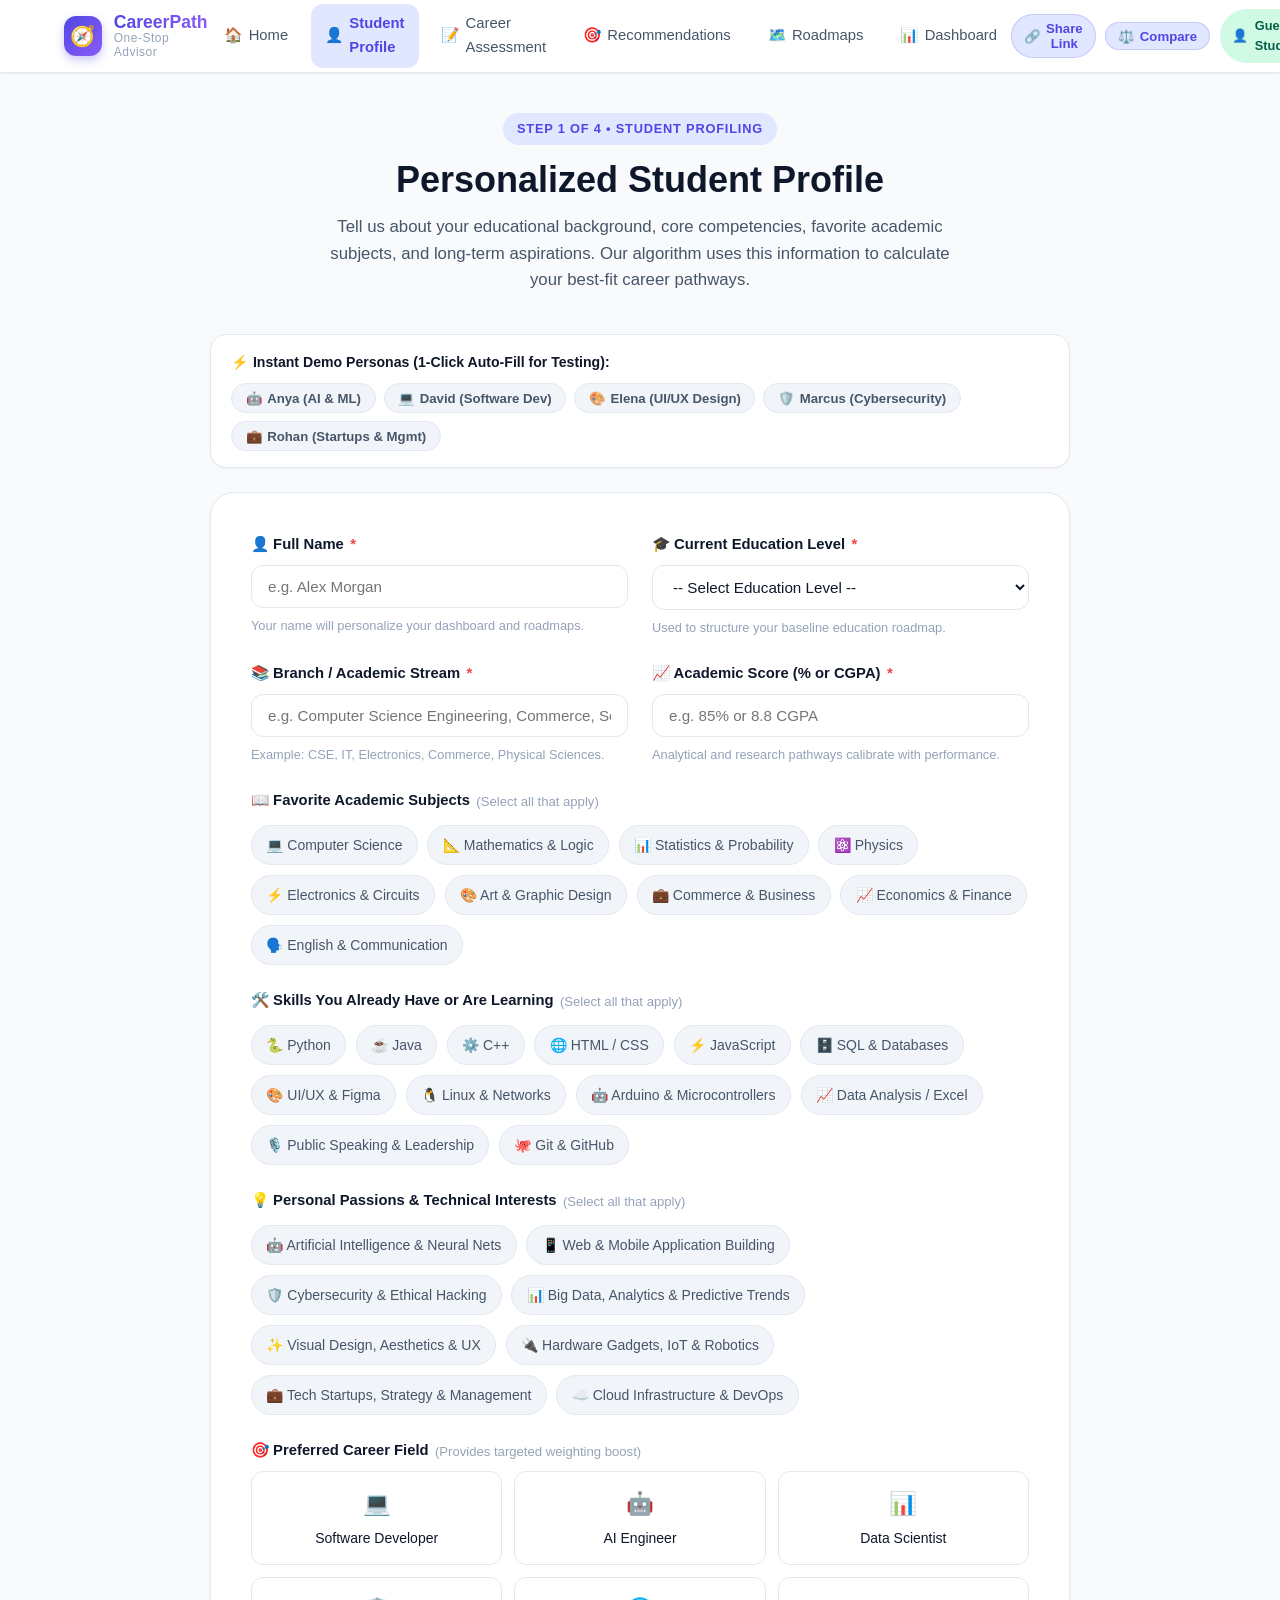
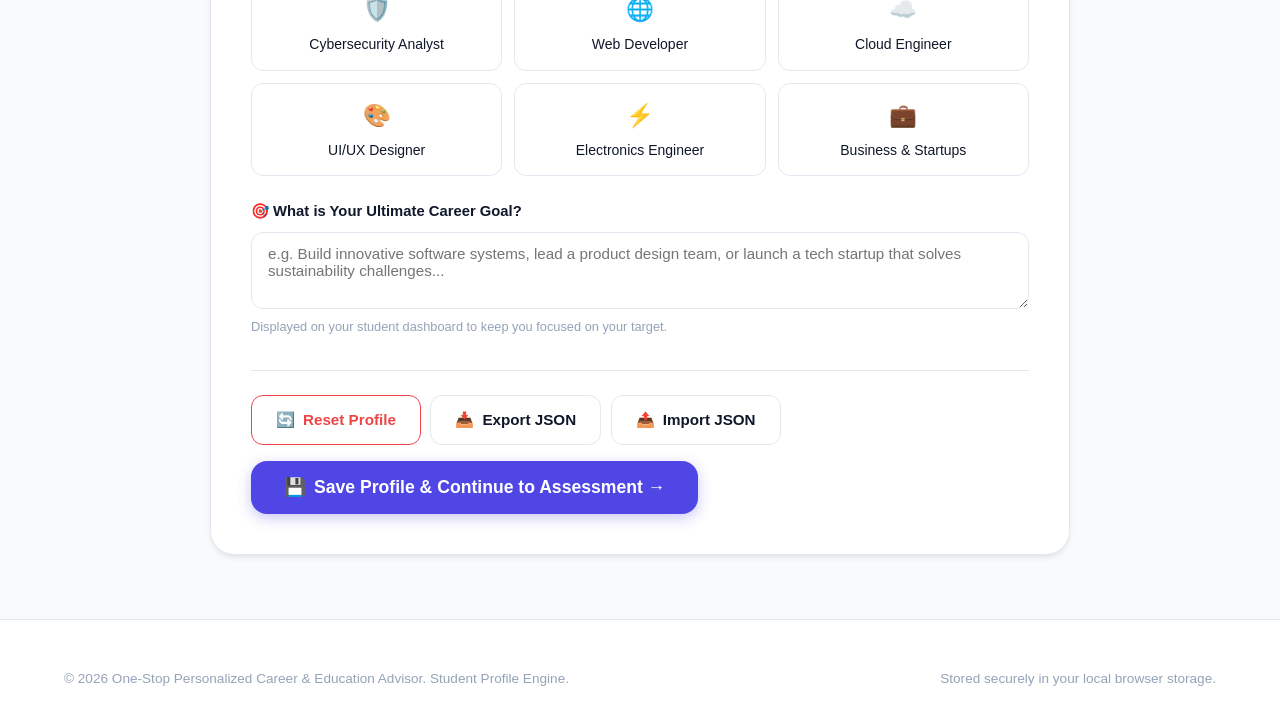
==== profile.html @ e8ed03bf "initial commit: One-Stop Career & Education Advisor" ====
<!DOCTYPE html>
<html lang="en">
<head>
  <meta charset="UTF-8">
  <meta name="viewport" content="width=device-width, initial-scale=1.0">
  <title>Student Profile - One-Stop Career & Education Advisor</title>
  <meta name="description" content="Set up your academic details, skills, favorite subjects, and career goals to receive tailored career recommendations.">
  <link rel="stylesheet" href="style.css">
  <link rel="preconnect" href="https://fonts.googleapis.com">
  <link rel="preconnect" href="https://fonts.gstatic.com" crossorigin>
  <link href="https://fonts.googleapis.com/css2?family=Plus+Jakarta+Sans:wght@400;500;600;700;800&display=swap" rel="stylesheet">
</head>
<body>

  <!-- Navigation Bar -->
  <header class="navbar">
    <div class="nav-container container">
      <a href="index.html" class="brand">
        <div class="brand-icon">🧭</div>
        <div class="brand-title">
          <span>CareerPath</span>
          <span>One-Stop Advisor</span>
        </div>
      </a>

      <ul class="nav-links" id="nav-links">
        <li class="nav-item"><a href="index.html"><span>🏠</span> Home</a></li>
        <li class="nav-item"><a href="profile.html" class="active"><span>👤</span> Student Profile</a></li>
        <li class="nav-item"><a href="assessment.html"><span>📝</span> Career Assessment</a></li>
        <li class="nav-item"><a href="recommendations.html"><span>🎯</span> Recommendations</a></li>
        <li class="nav-item"><a href="roadmap.html"><span>🗺️</span> Roadmaps</a></li>
        <li class="nav-item"><a href="dashboard.html"><span>📊</span> Dashboard</a></li>
      </ul>

      <div style="display: flex; align-items: center; gap: 0.6rem;">
        <button class="btn-share-badge" onclick="openShareModal()" title="Get direct shareable link for any student">
          <span>🔗</span> Share Link
        </button>
        <button class="btn-share-badge" onclick="openComparisonModal()" title="Compare any two career paths">
          <span>⚖️</span> Compare
        </button>
        <span id="nav-user-badge" class="nav-user-badge">👤 Guest Student</span>
        <button class="nav-toggle" id="nav-toggle" aria-label="Toggle Navigation Menu">☰</button>
      </div>
    </div>
  </header>

  <!-- Main Content -->
  <main class="main-content">
    <div class="container">
      
      <!-- Page Header -->
      <div class="page-header">
        <div class="page-badge">Step 1 of 4 • Student Profiling</div>
        <h1 class="page-title">Personalized Student Profile</h1>
        <p class="page-subtitle">
          Tell us about your educational background, core competencies, favorite academic subjects, and long-term aspirations. Our algorithm uses this information to calculate your best-fit career pathways.
        </p>
      </div>

      <!-- Quick 1-Click Demo Personas Bar -->
      <div class="persona-chips-bar" style="max-width: 860px; margin: 0 auto 1.5rem;">
        <div class="persona-chips-title">
          <span>⚡ Instant Demo Personas (1-Click Auto-Fill for Testing):</span>
        </div>
        <div class="persona-chips-grid">
          <button type="button" class="persona-btn" onclick="loadDemoPersona('ai')">
            <span>🤖</span> Anya (AI & ML)
          </button>
          <button type="button" class="persona-btn" onclick="loadDemoPersona('software')">
            <span>💻</span> David (Software Dev)
          </button>
          <button type="button" class="persona-btn" onclick="loadDemoPersona('design')">
            <span>🎨</span> Elena (UI/UX Design)
          </button>
          <button type="button" class="persona-btn" onclick="loadDemoPersona('cyber')">
            <span>🛡️</span> Marcus (Cybersecurity)
          </button>
          <button type="button" class="persona-btn" onclick="loadDemoPersona('business')">
            <span>💼</span> Rohan (Startups & Mgmt)
          </button>
        </div>
      </div>

      <!-- Profile Form Card -->
      <div class="form-card">
        <form id="profile-form" novalidate>
          
          <div class="form-grid">
            
            <!-- Student Full Name -->
            <div class="form-group">
              <label for="student-name" class="form-label">
                <span>👤 Full Name</span> <span class="required">*</span>
              </label>
              <input 
                type="text" 
                id="student-name" 
                class="form-input" 
                placeholder="e.g. Alex Morgan" 
                autocomplete="name"
                required
              >
              <span class="form-hint">Your name will personalize your dashboard and roadmaps.</span>
            </div>

            <!-- Current Education Level -->
            <div class="form-group">
              <label for="education-level" class="form-label">
                <span>🎓 Current Education Level</span> <span class="required">*</span>
              </label>
              <select id="education-level" class="form-select" required>
                <option value="">-- Select Education Level --</option>
                <option value="High School (10th Grade)">High School (10th Grade)</option>
                <option value="Senior Secondary / 10+2 (12th Grade)">Senior Secondary / 10+2 (12th Grade)</option>
                <option value="Diploma / Polytechnic">Diploma / Polytechnic</option>
                <option value="Undergraduate (B.Tech / B.E)">Undergraduate (B.Tech / B.E)</option>
                <option value="Undergraduate (BCA / B.Sc Computer Science)">Undergraduate (BCA / B.Sc Computer Science)</option>
                <option value="Undergraduate (B.Sc / B.Com / BBA / B.A)">Undergraduate (B.Sc / B.Com / BBA / B.A)</option>
                <option value="Postgraduate (M.Tech / MCA / M.Sc / MBA)">Postgraduate (M.Tech / MCA / M.Sc / MBA)</option>
                <option value="Recent Graduate / Career Switcher">Recent Graduate / Career Switcher</option>
              </select>
              <span class="form-hint">Used to structure your baseline education roadmap.</span>
            </div>

            <!-- Branch / Stream -->
            <div class="form-group">
              <label for="branch-stream" class="form-label">
                <span>📚 Branch / Academic Stream</span> <span class="required">*</span>
              </label>
              <input 
                type="text" 
                id="branch-stream" 
                class="form-input" 
                placeholder="e.g. Computer Science Engineering, Commerce, Science (PCM)..." 
                required
              >
              <span class="form-hint">Example: CSE, IT, Electronics, Commerce, Physical Sciences.</span>
            </div>

            <!-- Academic Score / CGPA -->
            <div class="form-group">
              <label for="academic-score" class="form-label">
                <span>📈 Academic Score (% or CGPA)</span> <span class="required">*</span>
              </label>
              <input 
                type="text" 
                id="academic-score" 
                class="form-input" 
                placeholder="e.g. 85% or 8.8 CGPA" 
                required
              >
              <span class="form-hint">Analytical and research pathways calibrate with performance.</span>
            </div>

            <!-- Favorite Subjects (Multi-Select Pills) -->
            <div class="form-group form-full">
              <label class="form-label">
                <span>📖 Favorite Academic Subjects</span>
                <span style="font-weight: 400; font-size: 0.82rem; color: var(--text-muted);">(Select all that apply)</span>
              </label>
              <div class="pills-grid">
                <label class="pill-choice">
                  <input type="checkbox" name="subjects" value="Computer Science">
                  <span class="pill-label">💻 Computer Science</span>
                </label>
                <label class="pill-choice">
                  <input type="checkbox" name="subjects" value="Mathematics">
                  <span class="pill-label">📐 Mathematics & Logic</span>
                </label>
                <label class="pill-choice">
                  <input type="checkbox" name="subjects" value="Statistics">
                  <span class="pill-label">📊 Statistics & Probability</span>
                </label>
                <label class="pill-choice">
                  <input type="checkbox" name="subjects" value="Physics">
                  <span class="pill-label">⚛️ Physics</span>
                </label>
                <label class="pill-choice">
                  <input type="checkbox" name="subjects" value="Electronics">
                  <span class="pill-label">⚡ Electronics & Circuits</span>
                </label>
                <label class="pill-choice">
                  <input type="checkbox" name="subjects" value="Graphic Design">
                  <span class="pill-label">🎨 Art & Graphic Design</span>
                </label>
                <label class="pill-choice">
                  <input type="checkbox" name="subjects" value="Business Studies">
                  <span class="pill-label">💼 Commerce & Business</span>
                </label>
                <label class="pill-choice">
                  <input type="checkbox" name="subjects" value="Economics">
                  <span class="pill-label">📈 Economics & Finance</span>
                </label>
                <label class="pill-choice">
                  <input type="checkbox" name="subjects" value="English & Communication">
                  <span class="pill-label">🗣️ English & Communication</span>
                </label>
              </div>
            </div>

            <!-- Current Skills (Multi-Select Pills) -->
            <div class="form-group form-full">
              <label class="form-label">
                <span>🛠️ Skills You Already Have or Are Learning</span>
                <span style="font-weight: 400; font-size: 0.82rem; color: var(--text-muted);">(Select all that apply)</span>
              </label>
              <div class="pills-grid">
                <label class="pill-choice">
                  <input type="checkbox" name="skills" value="Python">
                  <span class="pill-label">🐍 Python</span>
                </label>
                <label class="pill-choice">
                  <input type="checkbox" name="skills" value="Java">
                  <span class="pill-label">☕ Java</span>
                </label>
                <label class="pill-choice">
                  <input type="checkbox" name="skills" value="C++">
                  <span class="pill-label">⚙️ C++</span>
                </label>
                <label class="pill-choice">
                  <input type="checkbox" name="skills" value="HTML & CSS">
                  <span class="pill-label">🌐 HTML / CSS</span>
                </label>
                <label class="pill-choice">
                  <input type="checkbox" name="skills" value="JavaScript">
                  <span class="pill-label">⚡ JavaScript</span>
                </label>
                <label class="pill-choice">
                  <input type="checkbox" name="skills" value="SQL">
                  <span class="pill-label">🗄️ SQL & Databases</span>
                </label>
                <label class="pill-choice">
                  <input type="checkbox" name="skills" value="UI Design & Figma">
                  <span class="pill-label">🎨 UI/UX & Figma</span>
                </label>
                <label class="pill-choice">
                  <input type="checkbox" name="skills" value="Linux & Networking">
                  <span class="pill-label">🐧 Linux & Networks</span>
                </label>
                <label class="pill-choice">
                  <input type="checkbox" name="skills" value="Robotics & Arduino">
                  <span class="pill-label">🤖 Arduino & Microcontrollers</span>
                </label>
                <label class="pill-choice">
                  <input type="checkbox" name="skills" value="Data Analysis">
                  <span class="pill-label">📈 Data Analysis / Excel</span>
                </label>
                <label class="pill-choice">
                  <input type="checkbox" name="skills" value="Public Speaking & Leadership">
                  <span class="pill-label">🎙️ Public Speaking & Leadership</span>
                </label>
                <label class="pill-choice">
                  <input type="checkbox" name="skills" value="Git & GitHub">
                  <span class="pill-label">🐙 Git & GitHub</span>
                </label>
              </div>
            </div>

            <!-- Personal Interests (Multi-Select Pills) -->
            <div class="form-group form-full">
              <label class="form-label">
                <span>💡 Personal Passions & Technical Interests</span>
                <span style="font-weight: 400; font-size: 0.82rem; color: var(--text-muted);">(Select all that apply)</span>
              </label>
              <div class="pills-grid">
                <label class="pill-choice">
                  <input type="checkbox" name="interests" value="Artificial Intelligence & ML">
                  <span class="pill-label">🤖 Artificial Intelligence & Neural Nets</span>
                </label>
                <label class="pill-choice">
                  <input type="checkbox" name="interests" value="Web & App Building">
                  <span class="pill-label">📱 Web & Mobile Application Building</span>
                </label>
                <label class="pill-choice">
                  <input type="checkbox" name="interests" value="Cybersecurity & Ethical Hacking">
                  <span class="pill-label">🛡️ Cybersecurity & Ethical Hacking</span>
                </label>
                <label class="pill-choice">
                  <input type="checkbox" name="interests" value="Data Analytics & Trends">
                  <span class="pill-label">📊 Big Data, Analytics & Predictive Trends</span>
                </label>
                <label class="pill-choice">
                  <input type="checkbox" name="interests" value="Visual Design & Aesthetics">
                  <span class="pill-label">✨ Visual Design, Aesthetics & UX</span>
                </label>
                <label class="pill-choice">
                  <input type="checkbox" name="interests" value="Robotics & Hardware">
                  <span class="pill-label">🔌 Hardware Gadgets, IoT & Robotics</span>
                </label>
                <label class="pill-choice">
                  <input type="checkbox" name="interests" value="Startups & Venture Finance">
                  <span class="pill-label">💼 Tech Startups, Strategy & Management</span>
                </label>
                <label class="pill-choice">
                  <input type="checkbox" name="interests" value="Cloud Infrastructure">
                  <span class="pill-label">☁️ Cloud Infrastructure & DevOps</span>
                </label>
              </div>
            </div>

            <!-- Preferred Career Field (Radio Cards) -->
            <div class="form-group form-full">
              <label class="form-label">
                <span>🎯 Preferred Career Field</span>
                <span style="font-weight: 400; font-size: 0.82rem; color: var(--text-muted);">(Provides targeted weighting boost)</span>
              </label>
              <div class="radio-card-grid">
                <label class="radio-card">
                  <input type="radio" name="preferredField" value="Software Development">
                  <div class="radio-card-body">
                    <span class="radio-card-icon">💻</span>
                    <span class="radio-card-title">Software Developer</span>
                  </div>
                </label>

                <label class="radio-card">
                  <input type="radio" name="preferredField" value="Artificial Intelligence">
                  <div class="radio-card-body">
                    <span class="radio-card-icon">🤖</span>
                    <span class="radio-card-title">AI Engineer</span>
                  </div>
                </label>

                <label class="radio-card">
                  <input type="radio" name="preferredField" value="Data Science">
                  <div class="radio-card-body">
                    <span class="radio-card-icon">📊</span>
                    <span class="radio-card-title">Data Scientist</span>
                  </div>
                </label>

                <label class="radio-card">
                  <input type="radio" name="preferredField" value="Cybersecurity">
                  <div class="radio-card-body">
                    <span class="radio-card-icon">🛡️</span>
                    <span class="radio-card-title">Cybersecurity Analyst</span>
                  </div>
                </label>

                <label class="radio-card">
                  <input type="radio" name="preferredField" value="Web Development">
                  <div class="radio-card-body">
                    <span class="radio-card-icon">🌐</span>
                    <span class="radio-card-title">Web Developer</span>
                  </div>
                </label>

                <label class="radio-card">
                  <input type="radio" name="preferredField" value="Cloud Engineering">
                  <div class="radio-card-body">
                    <span class="radio-card-icon">☁️</span>
                    <span class="radio-card-title">Cloud Engineer</span>
                  </div>
                </label>

                <label class="radio-card">
                  <input type="radio" name="preferredField" value="UI/UX Design">
                  <div class="radio-card-body">
                    <span class="radio-card-icon">🎨</span>
                    <span class="radio-card-title">UI/UX Designer</span>
                  </div>
                </label>

                <label class="radio-card">
                  <input type="radio" name="preferredField" value="Electronics Engineering">
                  <div class="radio-card-body">
                    <span class="radio-card-icon">⚡</span>
                    <span class="radio-card-title">Electronics Engineer</span>
                  </div>
                </label>

                <label class="radio-card">
                  <input type="radio" name="preferredField" value="Business & Entrepreneurship">
                  <div class="radio-card-body">
                    <span class="radio-card-icon">💼</span>
                    <span class="radio-card-title">Business & Startups</span>
                  </div>
                </label>
              </div>
            </div>

            <!-- Career Goal -->
            <div class="form-group form-full">
              <label for="career-goal" class="form-label">
                <span>🎯 What is Your Ultimate Career Goal?</span>
              </label>
              <textarea 
                id="career-goal" 
                class="form-textarea" 
                rows="3" 
                placeholder="e.g. Build innovative software systems, lead a product design team, or launch a tech startup that solves sustainability challenges..."
              ></textarea>
              <span class="form-hint">Displayed on your student dashboard to keep you focused on your target.</span>
            </div>

          </div>

          <!-- Form Actions -->
          <div class="form-actions">
            <div style="display: flex; gap: 0.6rem; flex-wrap: wrap;">
              <button type="button" id="reset-profile-btn" class="btn btn-danger-outline">
                <span>🔄</span> Reset Profile
              </button>
              <button type="button" class="btn btn-secondary" onclick="exportProfileJSON()">
                <span>📥</span> Export JSON
              </button>
              <label class="btn btn-secondary" style="margin: 0; cursor: pointer;">
                <span>📤</span> Import JSON
                <input type="file" accept=".json" style="display: none;" onchange="importProfileJSON(this)">
              </label>
            </div>
            <button type="submit" class="btn btn-primary btn-lg">
              <span>💾</span> Save Profile & Continue to Assessment &rarr;
            </button>
          </div>

        </form>
      </div>

    </div>
  </main>

  <!-- Footer -->
  <footer class="footer">
    <div class="container">
      <div class="footer-bottom" style="border-top: none; padding-top: 0;">
        <div>&copy; 2026 One-Stop Personalized Career & Education Advisor. Student Profile Engine.</div>
        <div>Stored securely in your local browser storage.</div>
      </div>
    </div>
  </footer>

  <script src="script.js"></script>
</body>
</html>
---- style.css ----
/* ===================================================================
   ONE-STOP PERSONALIZED CAREER & EDUCATION ADVISOR
   Global Stylesheet (style.css)
   Clean, Modern, Student-Friendly Design System
   =================================================================== */

:root {
  /* Color Palette */
  --primary: #4f46e5;         /* Indigo */
  --primary-hover: #4338ca;
  --primary-light: #e0e7ff;
  --primary-dark: #312e81;

  --secondary: #0284c7;       /* Ocean Sky */
  --secondary-light: #e0f2fe;

  --accent: #8b5cf6;          /* Purple */
  --accent-light: #f3e8ff;

  --success: #10b981;         /* Emerald */
  --success-light: #d1fae5;
  --warning: #f59e0b;         /* Amber */
  --warning-light: #fef3c7;
  --danger: #ef4444;          /* Red */
  --danger-light: #fee2e2;

  /* Neutral Slate Grayscale */
  --bg-main: #f8fafc;
  --bg-card: #ffffff;
  --bg-subtle: #f1f5f9;
  --text-primary: #0f172a;
  --text-secondary: #475569;
  --text-muted: #94a3b8;
  --border-color: #e2e8f0;
  --border-focus: #818cf8;

  /* Elevation Shadows */
  --shadow-sm: 0 1px 2px 0 rgba(0, 0, 0, 0.05);
  --shadow-md: 0 4px 6px -1px rgba(0, 0, 0, 0.07), 0 2px 4px -2px rgba(0, 0, 0, 0.05);
  --shadow-lg: 0 10px 15px -3px rgba(0, 0, 0, 0.08), 0 4px 6px -4px rgba(0, 0, 0, 0.04);
  --shadow-xl: 0 20px 25px -5px rgba(0, 0, 0, 0.1), 0 8px 10px -6px rgba(0, 0, 0, 0.04);

  /* Borders & Radius */
  --radius-sm: 6px;
  --radius-md: 12px;
  --radius-lg: 16px;
  --radius-xl: 24px;
  --radius-full: 9999px;

  /* Transitions */
  --transition: all 0.25s cubic-bezier(0.4, 0, 0.2, 1);
}

/* ================= Reset & Base Styles ================= */
* {
  margin: 0;
  padding: 0;
  box-sizing: border-box;
}

html {
  scroll-behavior: smooth;
  font-size: 16px;
}

body {
  font-family: 'Inter', -apple-system, BlinkMacSystemFont, "Segoe UI", Roboto, "Helvetica Neue", Arial, sans-serif;
  background-color: var(--bg-main);
  color: var(--text-primary);
  line-height: 1.6;
  min-height: 100vh;
  display: flex;
  flex-direction: column;
}

a {
  color: var(--primary);
  text-decoration: none;
  transition: var(--transition);
}

a:hover {
  color: var(--primary-hover);
}

img {
  max-width: 100%;
  display: block;
}

/* ================= Layout & Container ================= */
.container {
  width: 100%;
  max-width: 1200px;
  margin: 0 auto;
  padding: 0 1.5rem;
}

.main-content {
  flex: 1;
  padding: 2.5rem 0 4rem;
}

/* ================= Navigation Bar ================= */
.navbar {
  background: rgba(255, 255, 255, 0.95);
  backdrop-filter: blur(10px);
  border-bottom: 1px solid var(--border-color);
  position: sticky;
  top: 0;
  z-index: 100;
  box-shadow: var(--shadow-sm);
}

.nav-container {
  display: flex;
  align-items: center;
  justify-content: space-between;
  height: 72px;
}

.brand {
  display: flex;
  align-items: center;
  gap: 0.75rem;
  font-weight: 700;
  font-size: 1.15rem;
  color: var(--text-primary);
  text-decoration: none;
}

.brand-icon {
  width: 40px;
  height: 40px;
  background: linear-gradient(135deg, var(--primary), var(--accent));
  color: white;
  border-radius: var(--radius-md);
  display: flex;
  align-items: center;
  justify-content: center;
  font-size: 1.25rem;
  box-shadow: 0 4px 10px rgba(79, 70, 229, 0.3);
}

.brand-title {
  display: flex;
  flex-direction: column;
  line-height: 1.1;
}

.brand-title span:first-child {
  font-size: 1.1rem;
  font-weight: 800;
  background: linear-gradient(90deg, var(--primary), var(--accent));
  -webkit-background-clip: text;
  -webkit-text-fill-color: transparent;
}

.brand-title span:last-child {
  font-size: 0.75rem;
  color: var(--text-muted);
  font-weight: 500;
  letter-spacing: 0.5px;
}

.nav-links {
  display: flex;
  align-items: center;
  list-style: none;
  gap: 0.5rem;
}

.nav-item a {
  display: flex;
  align-items: center;
  gap: 0.4rem;
  padding: 0.55rem 0.9rem;
  color: var(--text-secondary);
  font-weight: 500;
  font-size: 0.925rem;
  border-radius: var(--radius-md);
  transition: var(--transition);
}

.nav-item a:hover {
  background: var(--bg-subtle);
  color: var(--primary);
}

.nav-item a.active {
  background: var(--primary-light);
  color: var(--primary);
  font-weight: 600;
}

.nav-user-badge {
  display: inline-flex;
  align-items: center;
  gap: 0.4rem;
  padding: 0.4rem 0.8rem;
  background: var(--success-light);
  color: #065f46;
  border-radius: var(--radius-full);
  font-size: 0.8rem;
  font-weight: 600;
}

.nav-toggle {
  display: none;
  background: none;
  border: none;
  font-size: 1.5rem;
  color: var(--text-primary);
  cursor: pointer;
  padding: 0.5rem;
}

/* ================= Typography & Headings ================= */
.page-header {
  text-align: center;
  margin-bottom: 2.5rem;
}

.page-badge {
  display: inline-flex;
  align-items: center;
  gap: 0.4rem;
  padding: 0.35rem 0.9rem;
  background: var(--primary-light);
  color: var(--primary);
  border-radius: var(--radius-full);
  font-size: 0.8rem;
  font-weight: 700;
  text-transform: uppercase;
  letter-spacing: 0.8px;
  margin-bottom: 0.75rem;
}

.page-title {
  font-size: 2.25rem;
  font-weight: 800;
  color: var(--text-primary);
  line-height: 1.25;
  margin-bottom: 0.75rem;
}

.page-subtitle {
  font-size: 1.05rem;
  color: var(--text-secondary);
  max-width: 650px;
  margin: 0 auto;
}

/* ================= Buttons & Controls ================= */
.btn {
  display: inline-flex;
  align-items: center;
  justify-content: center;
  gap: 0.5rem;
  padding: 0.75rem 1.5rem;
  font-size: 0.95rem;
  font-weight: 600;
  border-radius: var(--radius-md);
  border: 1px solid transparent;
  cursor: pointer;
  transition: var(--transition);
  text-decoration: none;
  white-space: nowrap;
}

.btn-primary {
  background: var(--primary);
  color: white;
  box-shadow: 0 4px 14px rgba(79, 70, 229, 0.3);
}

.btn-primary:hover {
  background: var(--primary-hover);
  color: white;
  transform: translateY(-2px);
  box-shadow: 0 6px 20px rgba(79, 70, 229, 0.4);
}

.btn-secondary {
  background: white;
  color: var(--text-primary);
  border: 1px solid var(--border-color);
}

.btn-secondary:hover {
  background: var(--bg-subtle);
  border-color: var(--border-focus);
  color: var(--primary);
}

.btn-outline-primary {
  background: transparent;
  color: var(--primary);
  border: 1.5px solid var(--primary);
}

.btn-outline-primary:hover {
  background: var(--primary-light);
}

.btn-success {
  background: var(--success);
  color: white;
}

.btn-success:hover {
  background: #059669;
  transform: translateY(-2px);
}

.btn-danger-outline {
  background: transparent;
  color: var(--danger);
  border: 1.5px solid var(--danger);
}

.btn-danger-outline:hover {
  background: var(--danger-light);
}

.btn-sm {
  padding: 0.45rem 0.9rem;
  font-size: 0.85rem;
  border-radius: var(--radius-sm);
}

.btn-lg {
  padding: 0.95rem 2rem;
  font-size: 1.1rem;
  border-radius: var(--radius-lg);
}

/* ================= Cards ================= */
.card {
  background: var(--bg-card);
  border: 1px solid var(--border-color);
  border-radius: var(--radius-lg);
  padding: 1.75rem;
  box-shadow: var(--shadow-sm);
  transition: var(--transition);
}

.card:hover {
  box-shadow: var(--shadow-md);
  border-color: #cbd5e1;
}

.card-hover-up:hover {
  transform: translateY(-4px);
  box-shadow: var(--shadow-lg);
}

/* ================= Hero Section (Home) ================= */
.hero {
  padding: 3rem 0 4rem;
  text-align: center;
  position: relative;
  overflow: hidden;
}

.hero-glow {
  position: absolute;
  top: 10%;
  left: 50%;
  transform: translateX(-50%);
  width: 600px;
  height: 350px;
  background: radial-gradient(circle, rgba(79, 70, 229, 0.15) 0%, rgba(14, 165, 233, 0.08) 50%, transparent 70%);
  z-index: 0;
  pointer-events: none;
}

.hero-content {
  position: relative;
  z-index: 1;
  max-width: 840px;
  margin: 0 auto;
}

.hero-title {
  font-size: 3.25rem;
  font-weight: 800;
  line-height: 1.15;
  letter-spacing: -0.5px;
  color: var(--text-primary);
  margin-bottom: 1.25rem;
}

.hero-title .gradient-text {
  background: linear-gradient(120deg, #4f46e5, #0ea5e9, #8b5cf6);
  -webkit-background-clip: text;
  -webkit-text-fill-color: transparent;
}

.hero-desc {
  font-size: 1.2rem;
  color: var(--text-secondary);
  line-height: 1.6;
  margin-bottom: 2rem;
  max-width: 720px;
  margin-left: auto;
  margin-right: auto;
}

.hero-actions {
  display: flex;
  justify-content: center;
  align-items: center;
  gap: 1rem;
  flex-wrap: wrap;
  margin-bottom: 3rem;
}

.hero-stats-row {
  display: grid;
  grid-template-columns: repeat(4, 1fr);
  gap: 1.25rem;
  margin-top: 2rem;
}

.stat-box {
  background: white;
  padding: 1.25rem;
  border-radius: var(--radius-md);
  border: 1px solid var(--border-color);
  box-shadow: var(--shadow-sm);
  text-align: center;
}

.stat-number {
  font-size: 1.75rem;
  font-weight: 800;
  color: var(--primary);
  line-height: 1;
  margin-bottom: 0.35rem;
}

.stat-label {
  font-size: 0.85rem;
  color: var(--text-secondary);
  font-weight: 500;
}

/* ================= Features Grid ================= */
.section {
  padding: 3.5rem 0;
}

.section-header {
  text-align: center;
  margin-bottom: 3rem;
}

.section-title {
  font-size: 2rem;
  font-weight: 800;
  color: var(--text-primary);
  margin-bottom: 0.5rem;
}

.section-subtitle {
  color: var(--text-secondary);
  font-size: 1.05rem;
}

.features-grid {
  display: grid;
  grid-template-columns: repeat(3, 1fr);
  gap: 1.75rem;
}

.feature-card {
  background: white;
  border: 1px solid var(--border-color);
  border-radius: var(--radius-lg);
  padding: 2rem;
  transition: var(--transition);
}

.feature-card:hover {
  transform: translateY(-5px);
  border-color: var(--border-focus);
  box-shadow: var(--shadow-lg);
}

.feature-icon-wrapper {
  width: 54px;
  height: 54px;
  border-radius: var(--radius-md);
  display: flex;
  align-items: center;
  justify-content: center;
  font-size: 1.75rem;
  margin-bottom: 1.25rem;
  background: var(--primary-light);
}

.feature-title {
  font-size: 1.25rem;
  font-weight: 700;
  margin-bottom: 0.6rem;
  color: var(--text-primary);
}

.feature-text {
  font-size: 0.95rem;
  color: var(--text-secondary);
  line-height: 1.55;
}

/* ================= How It Works Flow ================= */
.how-it-works-grid {
  display: grid;
  grid-template-columns: repeat(4, 1fr);
  gap: 1.5rem;
  position: relative;
}

.step-card {
  background: white;
  border: 1px solid var(--border-color);
  border-radius: var(--radius-lg);
  padding: 1.75rem;
  text-align: center;
  position: relative;
  transition: var(--transition);
}

.step-card:hover {
  border-color: var(--primary);
  transform: translateY(-3px);
  box-shadow: var(--shadow-md);
}

.step-num {
  position: absolute;
  top: -14px;
  left: 50%;
  transform: translateX(-50%);
  width: 28px;
  height: 28px;
  background: var(--primary);
  color: white;
  font-size: 0.85rem;
  font-weight: 700;
  border-radius: var(--radius-full);
  display: flex;
  align-items: center;
  justify-content: center;
  box-shadow: 0 2px 6px rgba(79, 70, 229, 0.4);
}

.step-icon {
  font-size: 2.25rem;
  margin: 0.5rem 0 0.8rem;
}

.step-title {
  font-size: 1.1rem;
  font-weight: 700;
  margin-bottom: 0.4rem;
}

.step-desc {
  font-size: 0.875rem;
  color: var(--text-secondary);
}

/* ================= Form Styling (Profile) ================= */
.form-card {
  background: white;
  border: 1px solid var(--border-color);
  border-radius: var(--radius-xl);
  padding: 2.5rem;
  box-shadow: var(--shadow-md);
  max-width: 860px;
  margin: 0 auto;
}

.form-grid {
  display: grid;
  grid-template-columns: repeat(2, 1fr);
  gap: 1.5rem;
}

.form-full {
  grid-column: span 2;
}

.form-group {
  display: flex;
  flex-direction: column;
  gap: 0.5rem;
}

.form-label {
  font-weight: 600;
  font-size: 0.925rem;
  color: var(--text-primary);
  display: flex;
  align-items: center;
  gap: 0.4rem;
}

.form-label .required {
  color: var(--danger);
}

.form-input,
.form-select,
.form-textarea {
  width: 100%;
  padding: 0.75rem 1rem;
  border: 1.5px solid var(--border-color);
  border-radius: var(--radius-md);
  font-size: 0.95rem;
  font-family: inherit;
  color: var(--text-primary);
  background: white;
  transition: var(--transition);
}

.form-input:focus,
.form-select:focus,
.form-textarea:focus {
  outline: none;
  border-color: var(--primary);
  box-shadow: 0 0 0 4px var(--primary-light);
}

.form-input.error,
.form-select.error,
.form-textarea.error {
  border-color: var(--danger);
  background-color: #fff8f8;
}

.form-hint {
  font-size: 0.8rem;
  color: var(--text-muted);
}

.form-error {
  font-size: 0.8rem;
  color: var(--danger);
  font-weight: 500;
  display: none;
}

.form-error.visible {
  display: block;
}

/* Choice Pills (Checkbox & Radio Buttons) */
.pills-grid {
  display: flex;
  flex-wrap: wrap;
  gap: 0.6rem;
  margin-top: 0.25rem;
}

.pill-choice {
  cursor: pointer;
  user-select: none;
}

.pill-choice input {
  position: absolute;
  opacity: 0;
  pointer-events: none;
}

.pill-label {
  display: inline-flex;
  align-items: center;
  gap: 0.4rem;
  padding: 0.5rem 0.9rem;
  border: 1.5px solid var(--border-color);
  border-radius: var(--radius-full);
  font-size: 0.875rem;
  font-weight: 500;
  color: var(--text-secondary);
  background: var(--bg-subtle);
  transition: var(--transition);
}

.pill-choice input:checked + .pill-label {
  background: var(--primary);
  color: white;
  border-color: var(--primary);
  box-shadow: 0 3px 10px rgba(79, 70, 229, 0.25);
}

.pill-choice:hover .pill-label {
  border-color: var(--primary);
  color: var(--primary);
}

.pill-choice input:checked:hover + .pill-label {
  color: white;
}

/* Radio Field Cards */
.radio-card-grid {
  display: grid;
  grid-template-columns: repeat(3, 1fr);
  gap: 0.75rem;
}

.radio-card {
  cursor: pointer;
  position: relative;
}

.radio-card input {
  position: absolute;
  opacity: 0;
}

.radio-card-body {
  border: 1.5px solid var(--border-color);
  border-radius: var(--radius-md);
  padding: 0.9rem;
  text-align: center;
  transition: var(--transition);
  background: white;
  height: 100%;
  display: flex;
  flex-direction: column;
  align-items: center;
  justify-content: center;
  gap: 0.3rem;
}

.radio-card input:checked + .radio-card-body {
  border-color: var(--primary);
  background: var(--primary-light);
  color: var(--primary);
  font-weight: 600;
  box-shadow: 0 3px 8px rgba(79, 70, 229, 0.15);
}

.radio-card-icon {
  font-size: 1.4rem;
}

.radio-card-title {
  font-size: 0.875rem;
}

.form-actions {
  display: flex;
  justify-content: space-between;
  align-items: center;
  margin-top: 2rem;
  padding-top: 1.5rem;
  border-top: 1px solid var(--border-color);
  flex-wrap: wrap;
  gap: 1rem;
}

/* ================= Assessment Quiz Styles ================= */
.assessment-container {
  max-width: 820px;
  margin: 0 auto;
}

.quiz-progress-bar-wrapper {
  background: white;
  border: 1px solid var(--border-color);
  border-radius: var(--radius-lg);
  padding: 1.25rem 1.75rem;
  margin-bottom: 2rem;
  box-shadow: var(--shadow-sm);
}

.quiz-progress-meta {
  display: flex;
  justify-content: space-between;
  align-items: center;
  margin-bottom: 0.6rem;
  font-size: 0.9rem;
  font-weight: 600;
}

.progress-track {
  width: 100%;
  height: 10px;
  background: var(--bg-subtle);
  border-radius: var(--radius-full);
  overflow: hidden;
}

.progress-fill {
  height: 100%;
  background: linear-gradient(90deg, var(--primary), var(--accent));
  border-radius: var(--radius-full);
  transition: width 0.35s ease;
  width: 0%;
}

.question-card {
  background: white;
  border: 1px solid var(--border-color);
  border-radius: var(--radius-xl);
  padding: 2.25rem;
  box-shadow: var(--shadow-md);
  margin-bottom: 1.5rem;
}

.question-domain-badge {
  display: inline-flex;
  align-items: center;
  gap: 0.35rem;
  padding: 0.3rem 0.8rem;
  background: var(--secondary-light);
  color: #0369a1;
  font-size: 0.775rem;
  font-weight: 700;
  border-radius: var(--radius-full);
  text-transform: uppercase;
  letter-spacing: 0.5px;
  margin-bottom: 1rem;
}

.question-text {
  font-size: 1.25rem;
  font-weight: 700;
  color: var(--text-primary);
  line-height: 1.4;
  margin-bottom: 1.5rem;
}

.quiz-options {
  display: flex;
  flex-direction: column;
  gap: 0.85rem;
}

.quiz-option {
  display: flex;
  align-items: center;
  gap: 1rem;
  padding: 1rem 1.25rem;
  border: 1.5px solid var(--border-color);
  border-radius: var(--radius-md);
  cursor: pointer;
  background: white;
  transition: var(--transition);
}

.quiz-option:hover {
  border-color: var(--border-focus);
  background: #f8fafc;
}

.quiz-option.selected {
  border-color: var(--primary);
  background: var(--primary-light);
  box-shadow: 0 3px 10px rgba(79, 70, 229, 0.12);
}

.quiz-option-radio {
  width: 20px;
  height: 20px;
  border-radius: 50%;
  border: 2px solid var(--border-color);
  display: flex;
  align-items: center;
  justify-content: center;
  flex-shrink: 0;
  transition: var(--transition);
}

.quiz-option.selected .quiz-option-radio {
  border-color: var(--primary);
  background: var(--primary);
}

.quiz-option-radio::after {
  content: "";
  width: 8px;
  height: 8px;
  border-radius: 50%;
  background: white;
  opacity: 0;
  transition: var(--transition);
}

.quiz-option.selected .quiz-option-radio::after {
  opacity: 1;
}

.quiz-option-text {
  font-size: 0.975rem;
  color: var(--text-primary);
  font-weight: 500;
}

.quiz-navigation {
  display: flex;
  justify-content: space-between;
  align-items: center;
  margin-top: 2rem;
}

/* ================= Recommendations Page ================= */
.recommendations-wrapper {
  display: flex;
  flex-direction: column;
  gap: 2rem;
}

/* Hero Top Recommendation */
.top-recommendation-card {
  background: linear-gradient(135deg, #1e1b4b, #312e81);
  color: white;
  border-radius: var(--radius-xl);
  padding: 2.5rem;
  box-shadow: var(--shadow-xl);
  position: relative;
  overflow: hidden;
}

.top-rec-badge {
  display: inline-flex;
  align-items: center;
  gap: 0.4rem;
  background: rgba(255, 255, 255, 0.15);
  backdrop-filter: blur(10px);
  padding: 0.4rem 1rem;
  border-radius: var(--radius-full);
  font-size: 0.85rem;
  font-weight: 700;
  letter-spacing: 0.5px;
  color: #fde047;
  margin-bottom: 1.25rem;
  border: 1px solid rgba(255, 255, 255, 0.2);
}

.top-rec-header {
  display: flex;
  justify-content: space-between;
  align-items: flex-start;
  flex-wrap: wrap;
  gap: 1.5rem;
  margin-bottom: 1.5rem;
}

.top-rec-title-group {
  display: flex;
  align-items: center;
  gap: 1.25rem;
}

.top-rec-icon {
  width: 64px;
  height: 64px;
  background: rgba(255, 255, 255, 0.12);
  border-radius: var(--radius-lg);
  display: flex;
  align-items: center;
  justify-content: center;
  font-size: 2.25rem;
  border: 1px solid rgba(255, 255, 255, 0.15);
}

.top-rec-name {
  font-size: 2rem;
  font-weight: 800;
  line-height: 1.2;
}

.top-rec-category {
  color: #c7d2fe;
  font-size: 0.95rem;
}

.match-score-badge {
  background: #10b981;
  color: white;
  padding: 0.6rem 1.25rem;
  border-radius: var(--radius-full);
  font-size: 1.2rem;
  font-weight: 800;
  display: flex;
  align-items: center;
  gap: 0.4rem;
  box-shadow: 0 4px 14px rgba(16, 185, 129, 0.4);
}

.top-rec-reason {
  background: rgba(255, 255, 255, 0.08);
  border-radius: var(--radius-md);
  padding: 1.25rem;
  border-left: 4px solid #38bdf8;
  margin-bottom: 1.5rem;
  line-height: 1.6;
  font-size: 1rem;
  color: #e0e7ff;
}

.top-rec-details-grid {
  display: grid;
  grid-template-columns: repeat(3, 1fr);
  gap: 1.25rem;
  margin-bottom: 2rem;
}

.top-detail-block {
  background: rgba(255, 255, 255, 0.06);
  border-radius: var(--radius-md);
  padding: 1.25rem;
  border: 1px solid rgba(255, 255, 255, 0.1);
}

.top-detail-heading {
  font-size: 0.85rem;
  font-weight: 700;
  text-transform: uppercase;
  letter-spacing: 0.5px;
  color: #93c5fd;
  margin-bottom: 0.75rem;
  display: flex;
  align-items: center;
  gap: 0.4rem;
}

.tag-cloud {
  display: flex;
  flex-wrap: wrap;
  gap: 0.4rem;
}

.tag-item {
  display: inline-block;
  padding: 0.25rem 0.65rem;
  border-radius: var(--radius-sm);
  font-size: 0.8rem;
  font-weight: 600;
  background: rgba(255, 255, 255, 0.15);
  color: white;
}

.tag-item.light {
  background: var(--bg-subtle);
  color: var(--text-secondary);
  border: 1px solid var(--border-color);
}

/* Secondary Career Recommendations Grid */
.recommendations-grid {
  display: grid;
  grid-template-columns: repeat(2, 1fr);
  gap: 1.5rem;
}

.rec-card {
  background: white;
  border: 1px solid var(--border-color);
  border-radius: var(--radius-lg);
  padding: 1.75rem;
  display: flex;
  flex-direction: column;
  justify-content: space-between;
  transition: var(--transition);
  position: relative;
}

.rec-card:hover {
  border-color: var(--border-focus);
  transform: translateY(-4px);
  box-shadow: var(--shadow-lg);
}

.rec-card-header {
  display: flex;
  justify-content: space-between;
  align-items: flex-start;
  margin-bottom: 1rem;
}

.rec-card-title-wrap {
  display: flex;
  align-items: center;
  gap: 0.75rem;
}

.rec-card-icon {
  font-size: 1.75rem;
  width: 44px;
  height: 44px;
  background: var(--bg-subtle);
  border-radius: var(--radius-md);
  display: flex;
  align-items: center;
  justify-content: center;
}

.rec-card-name {
  font-size: 1.25rem;
  font-weight: 700;
  color: var(--text-primary);
}

.rec-score-pill {
  font-size: 0.85rem;
  font-weight: 700;
  padding: 0.35rem 0.75rem;
  border-radius: var(--radius-full);
  background: var(--primary-light);
  color: var(--primary);
}

.rec-card-reason {
  font-size: 0.92rem;
  color: var(--text-secondary);
  line-height: 1.5;
  margin-bottom: 1.25rem;
}

.rec-card-section-title {
  font-size: 0.8rem;
  font-weight: 700;
  text-transform: uppercase;
  color: var(--text-muted);
  margin-bottom: 0.5rem;
  letter-spacing: 0.5px;
}

.rec-card-tags {
  margin-bottom: 1rem;
}

.rec-card-path {
  font-size: 0.85rem;
  color: var(--text-secondary);
  background: var(--bg-subtle);
  padding: 0.75rem;
  border-radius: var(--radius-sm);
  margin-bottom: 1.25rem;
  border-left: 3px solid var(--primary);
}

.rec-card-actions {
  display: flex;
  gap: 0.75rem;
  margin-top: auto;
}

/* ================= Education Roadmap Styles ================= */
.roadmap-selector-bar {
  background: white;
  border: 1px solid var(--border-color);
  border-radius: var(--radius-lg);
  padding: 1.25rem;
  margin-bottom: 2.5rem;
  display: flex;
  align-items: center;
  justify-content: space-between;
  flex-wrap: wrap;
  gap: 1rem;
  box-shadow: var(--shadow-sm);
}

.career-select-wrapper {
  display: flex;
  align-items: center;
  gap: 0.75rem;
}

.career-select-wrapper label {
  font-weight: 600;
  font-size: 0.95rem;
  color: var(--text-primary);
}

/* Vertical Timeline */
.timeline-container {
  position: relative;
  max-width: 900px;
  margin: 0 auto;
  padding: 1rem 0;
}

.timeline-container::before {
  content: "";
  position: absolute;
  top: 0;
  bottom: 0;
  left: 32px;
  width: 4px;
  background: linear-gradient(180deg, var(--primary), var(--accent), var(--secondary));
  border-radius: var(--radius-full);
}

.timeline-item {
  position: relative;
  padding-left: 80px;
  margin-bottom: 2.5rem;
}

.timeline-item:last-child {
  margin-bottom: 0;
}

.timeline-marker {
  position: absolute;
  top: 0;
  left: 12px;
  width: 44px;
  height: 44px;
  border-radius: 50%;
  background: white;
  border: 3px solid var(--primary);
  display: flex;
  align-items: center;
  justify-content: center;
  font-size: 1.2rem;
  box-shadow: 0 4px 10px rgba(79, 70, 229, 0.2);
  z-index: 2;
  transition: var(--transition);
}

.timeline-item:hover .timeline-marker {
  transform: scale(1.15);
  border-color: var(--accent);
  background: var(--primary-light);
}

.timeline-card {
  background: white;
  border: 1px solid var(--border-color);
  border-radius: var(--radius-lg);
  padding: 1.75rem;
  box-shadow: var(--shadow-sm);
  transition: var(--transition);
}

.timeline-card:hover {
  border-color: var(--border-focus);
  box-shadow: var(--shadow-md);
  transform: translateX(4px);
}

.timeline-step-badge {
  display: inline-block;
  padding: 0.2rem 0.7rem;
  background: var(--primary-light);
  color: var(--primary);
  font-size: 0.75rem;
  font-weight: 700;
  border-radius: var(--radius-full);
  text-transform: uppercase;
  margin-bottom: 0.5rem;
}

.timeline-card-title {
  font-size: 1.35rem;
  font-weight: 700;
  color: var(--text-primary);
  margin-bottom: 0.5rem;
}

.timeline-card-desc {
  font-size: 0.95rem;
  color: var(--text-secondary);
  line-height: 1.55;
  margin-bottom: 1rem;
}

.timeline-items-list {
  list-style: none;
  display: flex;
  flex-direction: column;
  gap: 0.5rem;
}

.timeline-items-list li {
  font-size: 0.9rem;
  color: var(--text-secondary);
  display: flex;
  align-items: flex-start;
  gap: 0.5rem;
}

.timeline-items-list li::before {
  content: "✦";
  color: var(--primary);
  font-weight: 800;
  flex-shrink: 0;
}

/* ================= Skill Roadmap & Tracker ================= */
.skill-tracker-card {
  background: white;
  border: 1px solid var(--border-color);
  border-radius: var(--radius-xl);
  padding: 2.25rem;
  box-shadow: var(--shadow-md);
  margin-top: 3.5rem;
}

.skill-header {
  display: flex;
  justify-content: space-between;
  align-items: center;
  flex-wrap: wrap;
  gap: 1rem;
  margin-bottom: 1.5rem;
  padding-bottom: 1.25rem;
  border-bottom: 1px solid var(--border-color);
}

.skill-progress-stat {
  display: flex;
  align-items: center;
  gap: 1rem;
}

.skill-pct {
  font-size: 1.8rem;
  font-weight: 800;
  color: var(--success);
}

.skills-list {
  display: grid;
  grid-template-columns: repeat(2, 1fr);
  gap: 1rem;
}

.skill-item {
  display: flex;
  align-items: center;
  gap: 1rem;
  padding: 1rem 1.25rem;
  border: 1.5px solid var(--border-color);
  border-radius: var(--radius-md);
  background: white;
  cursor: pointer;
  transition: var(--transition);
  user-select: none;
}

.skill-item:hover {
  border-color: var(--border-focus);
  background: var(--bg-subtle);
}

.skill-item.completed {
  border-color: var(--success);
  background: #f0fdf4;
}

.skill-checkbox {
  width: 22px;
  height: 22px;
  border: 2px solid var(--border-color);
  border-radius: var(--radius-sm);
  display: flex;
  align-items: center;
  justify-content: center;
  flex-shrink: 0;
  transition: var(--transition);
}

.skill-item.completed .skill-checkbox {
  background: var(--success);
  border-color: var(--success);
  color: white;
}

.skill-item.completed .skill-checkbox::after {
  content: "✓";
  font-weight: 800;
  font-size: 0.9rem;
}

.skill-info {
  flex: 1;
}

.skill-name {
  font-size: 0.95rem;
  font-weight: 600;
  color: var(--text-primary);
}

.skill-item.completed .skill-name {
  text-decoration: line-through;
  color: var(--text-muted);
}

.skill-level-badge {
  font-size: 0.725rem;
  font-weight: 700;
  padding: 0.15rem 0.5rem;
  border-radius: var(--radius-full);
  text-transform: uppercase;
  letter-spacing: 0.4px;
}

.badge-beginner {
  background: #e0f2fe;
  color: #0369a1;
}

.badge-intermediate {
  background: #fef3c7;
  color: #b45309;
}

.badge-advanced {
  background: #fee2e2;
  color: #b91c1c;
}

/* ================= Student Dashboard ================= */
.dashboard-grid {
  display: grid;
  grid-template-columns: 1fr 2fr;
  gap: 1.75rem;
}

.dashboard-user-card {
  background: white;
  border: 1px solid var(--border-color);
  border-radius: var(--radius-xl);
  padding: 2rem;
  box-shadow: var(--shadow-sm);
  display: flex;
  flex-direction: column;
  align-items: center;
  text-align: center;
}

.user-avatar {
  width: 84px;
  height: 84px;
  border-radius: 50%;
  background: linear-gradient(135deg, var(--primary), var(--accent));
  color: white;
  display: flex;
  align-items: center;
  justify-content: center;
  font-size: 2.25rem;
  font-weight: 800;
  margin-bottom: 1.25rem;
  box-shadow: 0 8px 20px rgba(79, 70, 229, 0.3);
}

.user-name {
  font-size: 1.4rem;
  font-weight: 800;
  color: var(--text-primary);
  margin-bottom: 0.25rem;
}

.user-level-stream {
  font-size: 0.9rem;
  color: var(--text-secondary);
  margin-bottom: 1rem;
}

.user-target-career {
  background: var(--primary-light);
  color: var(--primary);
  padding: 0.4rem 1rem;
  border-radius: var(--radius-full);
  font-size: 0.85rem;
  font-weight: 700;
  margin-bottom: 1.5rem;
}

.dashboard-stats-stack {
  width: 100%;
  display: flex;
  flex-direction: column;
  gap: 0.75rem;
  margin-bottom: 1.5rem;
  padding: 1.25rem 0;
  border-top: 1px solid var(--border-color);
  border-bottom: 1px solid var(--border-color);
}

.stat-stack-row {
  display: flex;
  justify-content: space-between;
  font-size: 0.9rem;
}

.stat-stack-row span:first-child {
  color: var(--text-secondary);
}

.stat-stack-row span:last-child {
  font-weight: 700;
  color: var(--text-primary);
}

/* Dashboard Right Column Panels */
.dashboard-panels {
  display: flex;
  flex-direction: column;
  gap: 1.5rem;
}

.dashboard-panel {
  background: white;
  border: 1px solid var(--border-color);
  border-radius: var(--radius-xl);
  padding: 1.75rem;
  box-shadow: var(--shadow-sm);
}

.panel-header {
  display: flex;
  justify-content: space-between;
  align-items: center;
  margin-bottom: 1.25rem;
}

.panel-title {
  font-size: 1.15rem;
  font-weight: 700;
  color: var(--text-primary);
  display: flex;
  align-items: center;
  gap: 0.5rem;
}

.next-steps-list {
  display: flex;
  flex-direction: column;
  gap: 0.85rem;
}

.next-step-item {
  display: flex;
  align-items: flex-start;
  gap: 1rem;
  padding: 1rem;
  background: var(--bg-subtle);
  border-radius: var(--radius-md);
  border-left: 4px solid var(--primary);
}

.next-step-icon {
  font-size: 1.3rem;
  color: var(--primary);
}

.next-step-content h4 {
  font-size: 0.95rem;
  font-weight: 700;
  margin-bottom: 0.2rem;
}

.next-step-content p {
  font-size: 0.85rem;
  color: var(--text-secondary);
}

.completed-chips {
  display: flex;
  flex-wrap: wrap;
  gap: 0.5rem;
}

.chip-done {
  background: var(--success-light);
  color: #065f46;
  padding: 0.35rem 0.75rem;
  border-radius: var(--radius-full);
  font-size: 0.825rem;
  font-weight: 600;
  display: inline-flex;
  align-items: center;
  gap: 0.3rem;
}

/* ================= Empty / State Prompt Cards ================= */
.state-empty-card {
  background: white;
  border: 2px dashed var(--border-color);
  border-radius: var(--radius-xl);
  padding: 3.5rem 2rem;
  text-align: center;
  max-width: 680px;
  margin: 2rem auto;
}

.state-empty-icon {
  font-size: 3.5rem;
  margin-bottom: 1rem;
  color: var(--primary);
}

.state-empty-title {
  font-size: 1.5rem;
  font-weight: 800;
  margin-bottom: 0.5rem;
}

.state-empty-text {
  color: var(--text-secondary);
  font-size: 1rem;
  margin-bottom: 1.75rem;
  max-width: 480px;
  margin-left: auto;
  margin-right: auto;
}

/* ================= Modal ================= */
.modal-backdrop {
  position: fixed;
  inset: 0;
  background: rgba(15, 23, 42, 0.6);
  backdrop-filter: blur(4px);
  display: flex;
  align-items: center;
  justify-content: center;
  z-index: 999;
  opacity: 0;
  pointer-events: none;
  transition: var(--transition);
}

.modal-backdrop.open {
  opacity: 1;
  pointer-events: auto;
}

.modal-dialog {
  background: white;
  border-radius: var(--radius-xl);
  padding: 2rem;
  max-width: 480px;
  width: 90%;
  box-shadow: var(--shadow-xl);
  transform: translateY(20px);
  transition: var(--transition);
}

.modal-backdrop.open .modal-dialog {
  transform: translateY(0);
}

.modal-icon {
  font-size: 2.5rem;
  margin-bottom: 1rem;
  color: var(--danger);
}

.modal-title {
  font-size: 1.3rem;
  font-weight: 800;
  margin-bottom: 0.5rem;
}

.modal-text {
  font-size: 0.95rem;
  color: var(--text-secondary);
  line-height: 1.5;
  margin-bottom: 1.5rem;
}

.modal-actions {
  display: flex;
  justify-content: flex-end;
  gap: 0.75rem;
}

/* ================= Toast Notification ================= */
.toast-container {
  position: fixed;
  bottom: 2rem;
  right: 2rem;
  display: flex;
  flex-direction: column;
  gap: 0.75rem;
  z-index: 1000;
  pointer-events: none;
}

.toast {
  background: #1e293b;
  color: white;
  padding: 0.85rem 1.25rem;
  border-radius: var(--radius-md);
  font-size: 0.9rem;
  font-weight: 500;
  box-shadow: var(--shadow-lg);
  display: flex;
  align-items: center;
  gap: 0.6rem;
  pointer-events: auto;
  transform: translateY(20px);
  opacity: 0;
  transition: all 0.3s ease;
}

.toast.show {
  transform: translateY(0);
  opacity: 1;
}

.toast.success {
  background: #065f46;
  border-left: 4px solid #34d399;
}

.toast.info {
  background: #1e1b4b;
  border-left: 4px solid #818cf8;
}

.toast.warning {
  background: #78350f;
  border-left: 4px solid #fbbf24;
}

/* ================= Footer ================= */
.footer {
  background: white;
  border-top: 1px solid var(--border-color);
  padding: 3rem 0 2rem;
  margin-top: auto;
}

.footer-grid {
  display: grid;
  grid-template-columns: 2fr 1fr 1fr 1fr;
  gap: 2.5rem;
  margin-bottom: 2.5rem;
}

.footer-brand p {
  color: var(--text-secondary);
  font-size: 0.9rem;
  margin-top: 0.75rem;
  max-width: 320px;
}

.footer-heading {
  font-size: 0.95rem;
  font-weight: 700;
  color: var(--text-primary);
  margin-bottom: 1rem;
}

.footer-links {
  list-style: none;
  display: flex;
  flex-direction: column;
  gap: 0.5rem;
}

.footer-links a {
  font-size: 0.875rem;
  color: var(--text-secondary);
}

.footer-links a:hover {
  color: var(--primary);
}

.footer-bottom {
  padding-top: 1.75rem;
  border-top: 1px solid var(--border-color);
  display: flex;
  justify-content: space-between;
  align-items: center;
  font-size: 0.85rem;
  color: var(--text-muted);
  flex-wrap: wrap;
  gap: 0.75rem;
}

/* ================= Responsive Media Queries ================= */
@media (max-width: 1024px) {
  .features-grid {
    grid-template-columns: repeat(2, 1fr);
  }
  .how-it-works-grid {
    grid-template-columns: repeat(2, 1fr);
  }
  .hero-stats-row {
    grid-template-columns: repeat(2, 1fr);
  }
  .dashboard-grid {
    grid-template-columns: 1fr;
  }
  .top-rec-details-grid {
    grid-template-columns: 1fr;
  }
  .recommendations-grid {
    grid-template-columns: 1fr;
  }
  .footer-grid {
    grid-template-columns: 1fr 1fr;
  }
}

@media (max-width: 768px) {
  .hero-title {
    font-size: 2.35rem;
  }
  .page-title {
    font-size: 1.85rem;
  }
  .nav-links {
    display: none;
    position: absolute;
    top: 72px;
    left: 0;
    right: 0;
    background: white;
    flex-direction: column;
    padding: 1.5rem;
    border-bottom: 1px solid var(--border-color);
    box-shadow: var(--shadow-lg);
  }
  .nav-links.open {
    display: flex;
  }
  .nav-toggle {
    display: block;
  }
  .form-grid {
    grid-template-columns: 1fr;
  }
  .form-full {
    grid-column: span 1;
  }
  .radio-card-grid {
    grid-template-columns: repeat(2, 1fr);
  }
  .features-grid {
    grid-template-columns: 1fr;
  }
  .how-it-works-grid {
    grid-template-columns: 1fr;
  }
  .skills-list {
    grid-template-columns: 1fr;
  }
  .timeline-container::before {
    left: 20px;
  }
  .timeline-marker {
    left: 0;
    width: 40px;
    height: 40px;
  }
  .timeline-item {
    padding-left: 56px;
  }
  .footer-grid {
    grid-template-columns: 1fr;
  }
}

/* ================= Direct Share Link & Personas Styling ================= */
.persona-chips-bar {
  background: white;
  border: 1.5px solid var(--border-color);
  border-radius: var(--radius-lg);
  padding: 1rem 1.25rem;
  margin-bottom: 2rem;
  box-shadow: var(--shadow-sm);
}

.persona-chips-title {
  font-size: 0.88rem;
  font-weight: 700;
  color: var(--text-primary);
  margin-bottom: 0.6rem;
  display: flex;
  align-items: center;
  gap: 0.4rem;
}

.persona-chips-grid {
  display: flex;
  flex-wrap: wrap;
  gap: 0.5rem;
}

.persona-btn {
  background: var(--bg-subtle);
  border: 1px solid var(--border-color);
  border-radius: var(--radius-full);
  padding: 0.4rem 0.85rem;
  font-size: 0.825rem;
  font-weight: 600;
  color: var(--text-secondary);
  cursor: pointer;
  display: inline-flex;
  align-items: center;
  gap: 0.35rem;
  transition: var(--transition);
}

.persona-btn:hover {
  background: var(--primary-light);
  color: var(--primary);
  border-color: var(--primary);
  transform: translateY(-1px);
}

.share-banner-card {
  background: linear-gradient(135deg, #eef2ff, #f0fdf4);
  border: 1.5px dashed #818cf8;
  border-radius: var(--radius-xl);
  padding: 1.5rem;
  display: flex;
  justify-content: space-between;
  align-items: center;
  flex-wrap: wrap;
  gap: 1rem;
  margin-bottom: 2rem;
}

.resources-grid {
  display: grid;
  grid-template-columns: repeat(auto-fit, minmax(260px, 1fr));
  gap: 1rem;
  margin-top: 1rem;
}

.resource-card {
  background: white;
  border: 1px solid var(--border-color);
  border-radius: var(--radius-md);
  padding: 1rem 1.2rem;
  display: flex;
  flex-direction: column;
  justify-content: space-between;
  transition: var(--transition);
  text-decoration: none;
  color: inherit;
}

.resource-card:hover {
  border-color: var(--primary);
  box-shadow: var(--shadow-md);
  transform: translateY(-2px);
}

.resource-title {
  font-weight: 700;
  font-size: 0.925rem;
  color: var(--text-primary);
  margin-bottom: 0.25rem;
}

.resource-provider {
  font-size: 0.8rem;
  color: var(--primary);
  font-weight: 600;
}

.btn-share-badge {
  background: var(--primary-light);
  color: var(--primary);
  border: 1px solid rgba(79, 70, 229, 0.2);
  padding: 0.35rem 0.75rem;
  border-radius: var(--radius-full);
  font-size: 0.825rem;
  font-weight: 600;
  cursor: pointer;
  display: inline-flex;
  align-items: center;
  gap: 0.35rem;
  transition: var(--transition);
}

.btn-share-badge:hover {
  background: var(--primary);
  color: white;
}

/* Print Friendly Stylesheet */
@media print {
  .navbar, .footer, .btn, .modal-backdrop, .toast-container, .hero-actions, .quiz-navigation, .launch-overlay, .launch-confetti-canvas {
    display: none !important;
  }
  body {
    background: white !important;
    color: black !important;
  }
  .card, .form-card, .top-recommendation-card {
    box-shadow: none !important;
    border: 1px solid #ccc !important;
    break-inside: avoid;
  }
}

/* ===================================================================
   17. CINEMATIC WEBSITE LAUNCH ANIMATION SYSTEM
   =================================================================== */
.launch-overlay {
  position: fixed;
  inset: 0;
  width: 100vw;
  height: 100vh;
  z-index: 999999;
  background: radial-gradient(ellipse at center, #1e1b4b 0%, #0f172a 60%, #020617 100%);
  display: flex;
  flex-direction: column;
  justify-content: space-between;
  align-items: center;
  overflow: hidden;
  color: #ffffff;
  transition: opacity 0.75s cubic-bezier(0.16, 1, 0.3, 1), visibility 0.75s;
}

.launch-overlay.launch-closing {
  opacity: 0;
  visibility: hidden;
  pointer-events: none;
}

.launch-starfield {
  position: absolute;
  inset: 0;
  width: 100%;
  height: 100%;
  pointer-events: none;
  z-index: 1;
}

.launch-top-bar {
  position: relative;
  z-index: 10;
  width: 100%;
  max-width: 1200px;
  padding: 1.5rem 1.75rem;
  display: flex;
  justify-content: space-between;
  align-items: center;
}

.launch-mission-tag {
  display: inline-flex;
  align-items: center;
  gap: 0.6rem;
  font-family: ui-monospace, SFMono-Regular, Menlo, Monaco, Consolas, monospace;
  font-size: 0.78rem;
  letter-spacing: 0.12em;
  font-weight: 700;
  color: #38bdf8;
  background: rgba(56, 189, 248, 0.12);
  border: 1px solid rgba(56, 189, 248, 0.3);
  padding: 0.45rem 0.95rem;
  border-radius: 9999px;
  backdrop-filter: blur(12px);
  box-shadow: 0 0 15px rgba(56, 189, 248, 0.15);
}

.mission-dot {
  width: 8px;
  height: 8px;
  border-radius: 50%;
  background: #38bdf8;
  box-shadow: 0 0 12px #38bdf8;
  animation: pulseGlow 1.5s infinite;
}

.launch-controls {
  display: flex;
  align-items: center;
  gap: 0.75rem;
}

.launch-hud-btn {
  background: rgba(255, 255, 255, 0.08);
  border: 1px solid rgba(255, 255, 255, 0.2);
  color: #f8fafc;
  font-size: 0.8rem;
  font-weight: 600;
  padding: 0.45rem 0.95rem;
  border-radius: 9999px;
  cursor: pointer;
  transition: all 0.2s cubic-bezier(0.4, 0, 0.2, 1);
  backdrop-filter: blur(12px);
  display: inline-flex;
  align-items: center;
  gap: 0.45rem;
}

.launch-hud-btn:hover {
  background: rgba(255, 255, 255, 0.2);
  border-color: #38bdf8;
  color: #ffffff;
  transform: translateY(-1px);
  box-shadow: 0 4px 12px rgba(56, 189, 248, 0.25);
}

.launch-skip-btn {
  background: rgba(79, 70, 229, 0.25);
  border-color: rgba(129, 140, 248, 0.5);
  color: #c7d2fe;
}

.launch-skip-btn:hover {
  background: #4f46e5;
  border-color: #818cf8;
  color: #ffffff;
}

.launch-core {
  position: relative;
  z-index: 10;
  display: flex;
  flex-direction: column;
  align-items: center;
  justify-content: center;
  width: 100%;
  max-width: 580px;
  padding: 1rem;
  margin: auto 0;
  text-align: center;
}

.launch-rings-wrapper {
  position: relative;
  width: 240px;
  height: 240px;
  display: flex;
  align-items: center;
  justify-content: center;
  margin-bottom: 2rem;
}

.launch-ring {
  position: absolute;
  border-radius: 50%;
  pointer-events: none;
}

.outer-ring {
  width: 230px;
  height: 230px;
  border: 2px dashed rgba(56, 189, 248, 0.35);
  animation: rotateRingClockwise 25s linear infinite;
}

.middle-ring {
  width: 180px;
  height: 180px;
  border: 2px solid rgba(129, 140, 248, 0.45);
  border-top-color: transparent;
  border-bottom-color: transparent;
  animation: rotateRingCounter 12s linear infinite;
}

.inner-ring {
  width: 135px;
  height: 135px;
  background: radial-gradient(circle, rgba(79, 70, 229, 0.3) 0%, rgba(15, 23, 42, 0.5) 100%);
  border: 1px solid rgba(255, 255, 255, 0.2);
  box-shadow: 0 0 40px rgba(79, 70, 229, 0.5);
}

.launch-radar-sweep {
  position: absolute;
  width: 230px;
  height: 230px;
  border-radius: 50%;
  background: conic-gradient(from 0deg, transparent 0deg, transparent 270deg, rgba(56, 189, 248, 0.25) 360deg);
  animation: rotateRingClockwise 3.5s linear infinite;
  pointer-events: none;
}

.launch-vessel-container {
  position: relative;
  z-index: 5;
  transition: transform 0.6s cubic-bezier(0.65, 0, 0.35, 1);
}

.launch-vessel-container.rumble {
  animation: rocketRumble 0.1s infinite alternate ease-in-out;
}

.launch-vessel-container.liftoff {
  transform: translateY(-135vh) scale(1.2);
  transition: transform 0.9s cubic-bezier(0.7, 0, 0.84, 0);
}

.launch-rocket-silhouette {
  position: relative;
  width: 90px;
  height: 90px;
  display: flex;
  flex-direction: column;
  align-items: center;
  justify-content: center;
  filter: drop-shadow(0 0 25px rgba(56, 189, 248, 0.7));
}

.rocket-svg {
  width: 80px;
  height: 80px;
  transform: rotate(-45deg);
  filter: drop-shadow(0 4px 12px rgba(0,0,0,0.5));
}

.thruster-exhaust {
  position: absolute;
  bottom: -18px;
  display: flex;
  flex-direction: column;
  align-items: center;
}

.flame-core {
  width: 14px;
  height: 26px;
  background: linear-gradient(to bottom, #ffffff, #fef08a, #f97316, transparent);
  border-radius: 50% 50% 30% 30%;
  animation: flamePulse 0.15s infinite alternate;
  filter: drop-shadow(0 0 8px #f59e0b);
}

.flame-outer {
  position: absolute;
  top: 4px;
  width: 24px;
  height: 38px;
  background: radial-gradient(circle, rgba(239, 68, 68, 0.8) 0%, rgba(245, 158, 11, 0.6) 40%, transparent 80%);
  border-radius: 50% 50% 20% 20%;
  animation: flamePulse 0.2s infinite alternate;
  z-index: -1;
}

.thruster-glow {
  position: absolute;
  top: 10px;
  width: 50px;
  height: 50px;
  background: radial-gradient(circle, rgba(249, 115, 22, 0.65) 0%, transparent 70%);
  border-radius: 50%;
  pointer-events: none;
}

.launch-telemetry {
  width: 100%;
  max-width: 500px;
  display: flex;
  flex-direction: column;
  align-items: center;
  gap: 0.85rem;
}

.launch-brand-sub {
  font-family: ui-monospace, SFMono-Regular, Menlo, Monaco, Consolas, monospace;
  font-size: 0.72rem;
  letter-spacing: 0.28em;
  text-transform: uppercase;
  color: #a5b4fc;
  font-weight: 700;
  display: block;
}

.launch-headline {
  font-size: 2.2rem;
  font-weight: 800;
  letter-spacing: -0.025em;
  background: linear-gradient(135deg, #ffffff 0%, #e2e8f0 40%, #818cf8 100%);
  -webkit-background-clip: text;
  -webkit-text-fill-color: transparent;
  margin: 0.2rem 0 0.5rem;
  text-shadow: 0 10px 30px rgba(0, 0, 0, 0.5);
}

.launch-status-wrapper {
  display: flex;
  align-items: center;
  gap: 0.5rem;
  font-family: ui-monospace, SFMono-Regular, Menlo, Monaco, Consolas, monospace;
  font-size: 0.875rem;
  color: #38bdf8;
  background: rgba(15, 23, 42, 0.85);
  border: 1px solid rgba(56, 189, 248, 0.3);
  padding: 0.55rem 1.1rem;
  border-radius: 10px;
  width: 100%;
  justify-content: center;
  box-shadow: inset 0 0 15px rgba(56, 189, 248, 0.1), 0 4px 20px rgba(0, 0, 0, 0.3);
}

.launch-status-prefix {
  color: #10b981;
  font-weight: 800;
}

.launch-status-text {
  font-weight: 600;
  min-height: 1.3em;
  white-space: nowrap;
  overflow: hidden;
  text-overflow: ellipsis;
}

.launch-progress-track {
  position: relative;
  width: 100%;
  height: 9px;
  background: rgba(255, 255, 255, 0.08);
  border-radius: 9999px;
  overflow: hidden;
  border: 1px solid rgba(255, 255, 255, 0.15);
  margin-top: 0.35rem;
}

.launch-progress-fill {
  height: 100%;
  width: 0%;
  background: linear-gradient(90deg, #38bdf8 0%, #6366f1 50%, #ec4899 100%);
  border-radius: 9999px;
  transition: width 0.1s linear;
  box-shadow: 0 0 16px rgba(99, 102, 241, 0.9);
}

.launch-metrics-row {
  display: flex;
  justify-content: space-between;
  width: 100%;
  margin-top: 0.4rem;
  font-family: ui-monospace, SFMono-Regular, Menlo, Monaco, Consolas, monospace;
  font-size: 0.75rem;
  color: #94a3b8;
}

.metric-val {
  color: #f8fafc;
  font-weight: 700;
  margin-left: 0.35rem;
}

.launch-flash-overlay {
  position: absolute;
  inset: 0;
  background: radial-gradient(circle, rgba(255, 255, 255, 0.98) 0%, rgba(56, 189, 248, 0.6) 35%, transparent 75%);
  opacity: 0;
  pointer-events: none;
  transition: opacity 0.35s ease-out;
  z-index: 25;
}

.launch-flash-overlay.flash {
  opacity: 1;
}

.launch-confetti-canvas {
  position: fixed;
  inset: 0;
  width: 100vw;
  height: 100vh;
  pointer-events: none;
  z-index: 99998;
  display: none;
}

/* Replay Launch Button on Hero */
.btn-launch-hero {
  background: linear-gradient(135deg, #4f46e5 0%, #7c3aed 50%, #06b6d4 100%);
  color: white !important;
  font-weight: 700;
  box-shadow: 0 10px 25px -5px rgba(79, 70, 229, 0.5);
  border: 1px solid rgba(255, 255, 255, 0.2);
}

.btn-launch-hero:hover {
  transform: translateY(-2px) scale(1.02);
  box-shadow: 0 15px 30px -5px rgba(79, 70, 229, 0.65);
}

.btn-launch-badge {
  background: linear-gradient(135deg, rgba(79, 70, 229, 0.15) 0%, rgba(6, 182, 212, 0.15) 100%);
  color: var(--primary);
  border: 1px solid rgba(79, 70, 229, 0.35);
  font-weight: 700;
}

.btn-launch-badge:hover {
  background: var(--primary);
  color: white;
}

/* Staggered Post-Launch Reveal on Main Content */
body.page-launched .hero-title {
  animation: heroElemSlideUp 0.8s cubic-bezier(0.16, 1, 0.3, 1) backwards;
}

body.page-launched .hero-desc {
  animation: heroElemSlideUp 0.8s cubic-bezier(0.16, 1, 0.3, 1) 0.15s backwards;
}

body.page-launched .hero-actions {
  animation: heroElemSlideUp 0.8s cubic-bezier(0.16, 1, 0.3, 1) 0.25s backwards;
}

body.page-launched .hero-stats-row {
  animation: heroElemSlideUp 0.8s cubic-bezier(0.16, 1, 0.3, 1) 0.35s backwards;
}

@keyframes heroElemSlideUp {
  from {
    opacity: 0;
    transform: translateY(35px);
  }
  to {
    opacity: 1;
    transform: translateY(0);
  }
}

@keyframes rotateRingClockwise {
  from { transform: rotate(0deg); }
  to { transform: rotate(360deg); }
}

@keyframes rotateRingCounter {
  from { transform: rotate(360deg); }
  to { transform: rotate(0deg); }
}

@keyframes pulseGlow {
  0%, 100% { opacity: 0.6; transform: scale(0.95); }
  50% { opacity: 1; transform: scale(1.2); }
}

@keyframes rocketRumble {
  0% { transform: translate(-2px, 1px) rotate(-1.5deg); }
  100% { transform: translate(2px, -1px) rotate(1.5deg); }
}

@keyframes flamePulse {
  0% { height: 20px; opacity: 0.75; transform: scaleX(0.9); }
  50% { height: 38px; opacity: 1; filter: drop-shadow(0 0 14px #f97316); transform: scaleX(1.1); }
  100% { height: 24px; opacity: 0.85; transform: scaleX(0.95); }
}
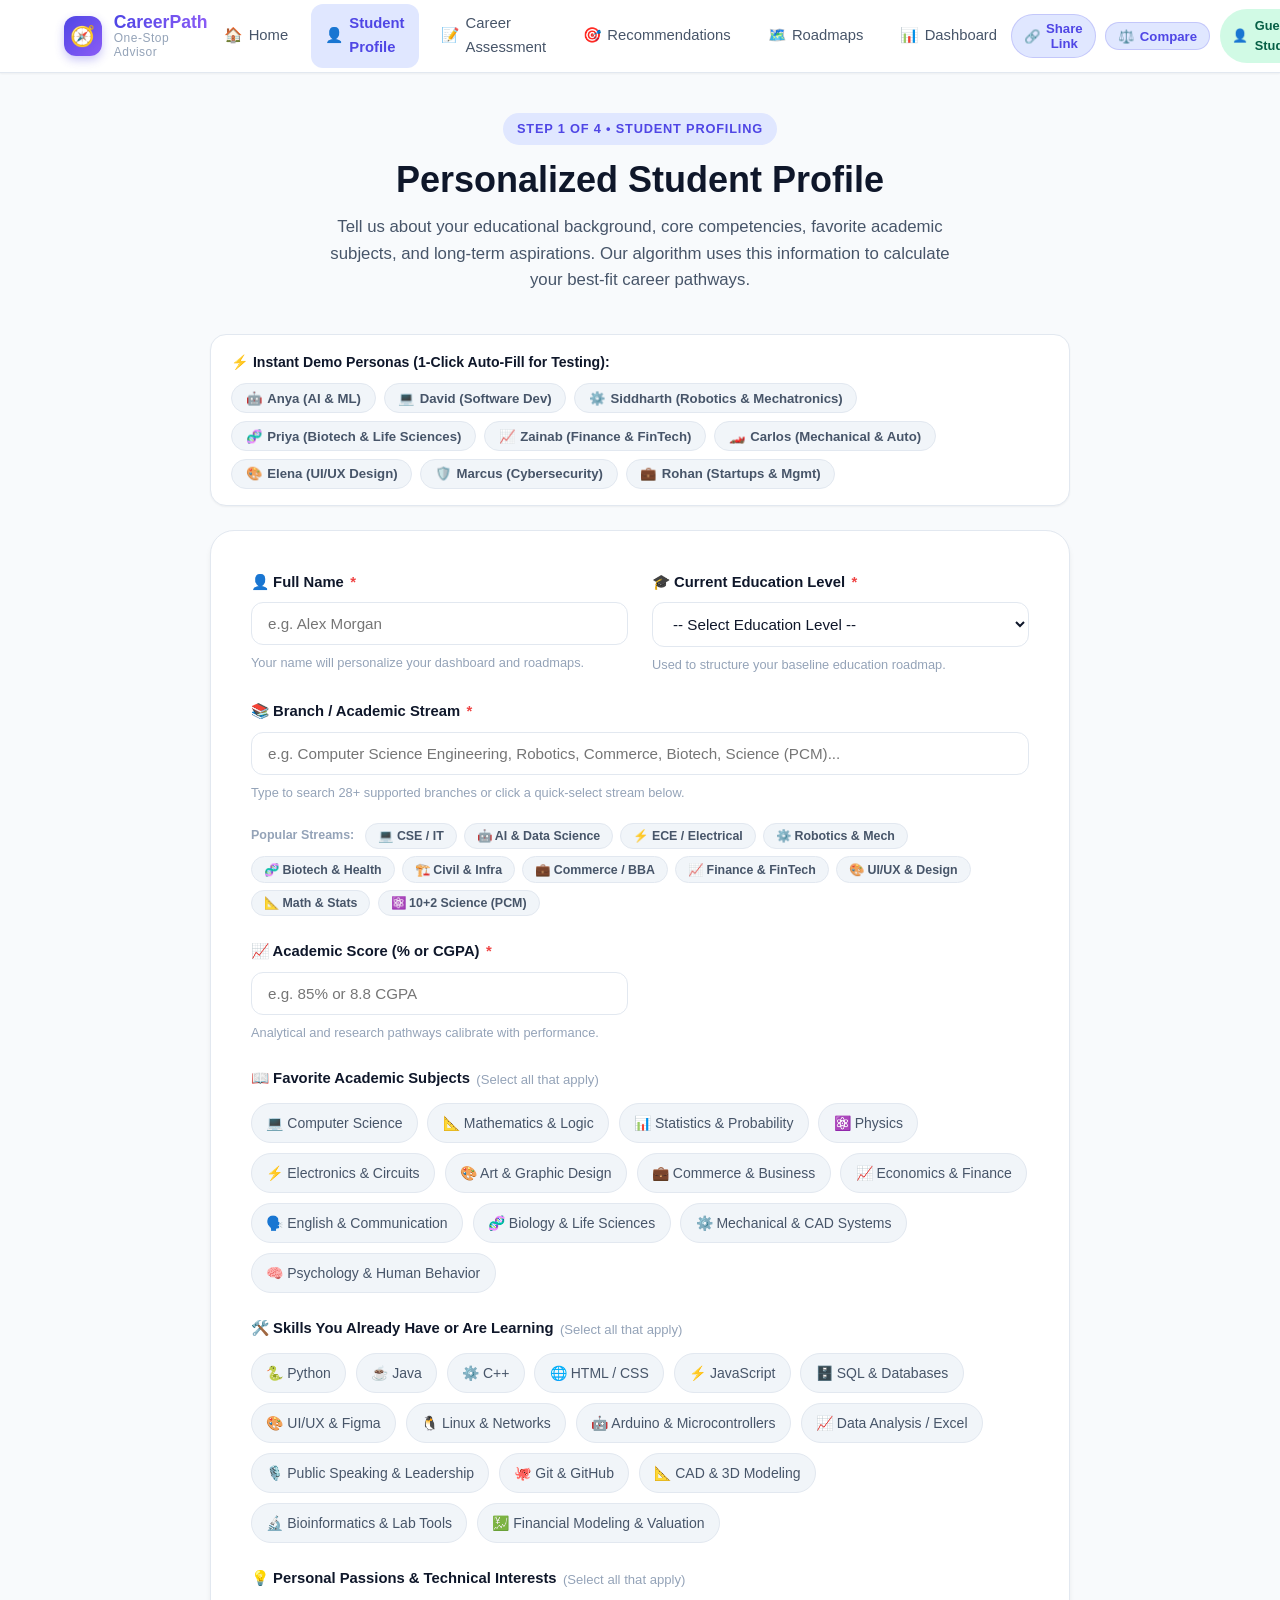
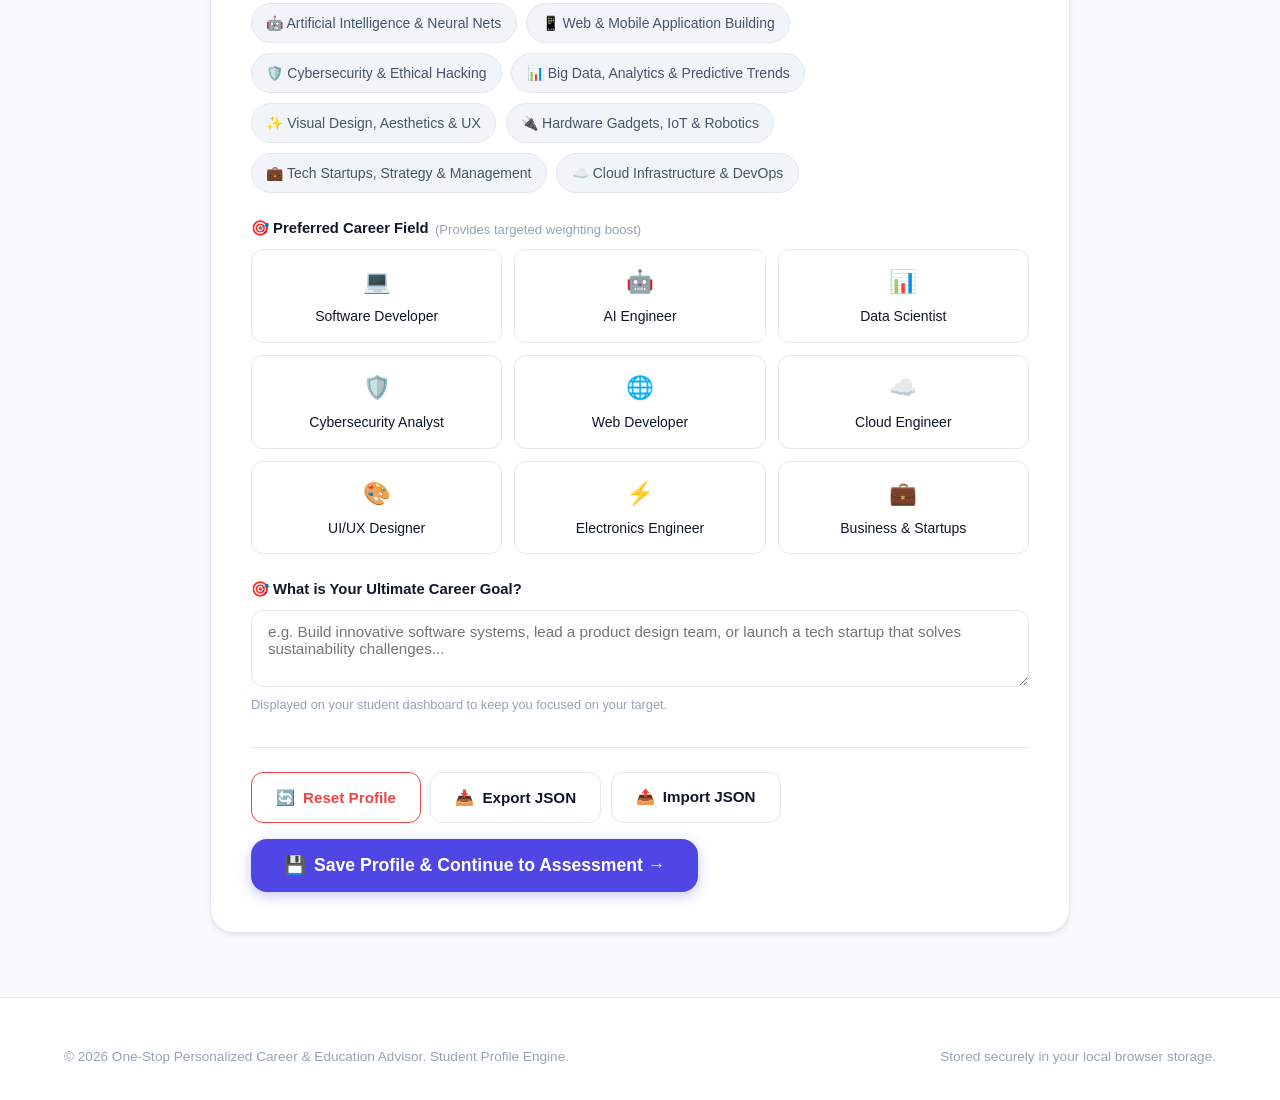
==== commit 8d7a182a: "Add 28+ academic branches, support diverse streams, and replace AI rocket launch with human-designed" ====
--- a/profile.html
+++ b/profile.html
@@ -70,6 +70,18 @@
           <button type="button" class="persona-btn" onclick="loadDemoPersona('software')">
             <span>💻</span> David (Software Dev)
           </button>
+          <button type="button" class="persona-btn" onclick="loadDemoPersona('robotics')">
+            <span>⚙️</span> Siddharth (Robotics & Mechatronics)
+          </button>
+          <button type="button" class="persona-btn" onclick="loadDemoPersona('biotech')">
+            <span>🧬</span> Priya (Biotech & Life Sciences)
+          </button>
+          <button type="button" class="persona-btn" onclick="loadDemoPersona('fintech')">
+            <span>📈</span> Zainab (Finance & FinTech)
+          </button>
+          <button type="button" class="persona-btn" onclick="loadDemoPersona('mechanical')">
+            <span>🏎️</span> Carlos (Mechanical & Auto)
+          </button>
           <button type="button" class="persona-btn" onclick="loadDemoPersona('design')">
             <span>🎨</span> Elena (UI/UX Design)
           </button>
@@ -124,7 +136,7 @@
             </div>
 
             <!-- Branch / Stream -->
-            <div class="form-group">
+            <div class="form-group form-full">
               <label for="branch-stream" class="form-label">
                 <span>📚 Branch / Academic Stream</span> <span class="required">*</span>
               </label>
@@ -132,10 +144,72 @@
                 type="text" 
                 id="branch-stream" 
                 class="form-input" 
-                placeholder="e.g. Computer Science Engineering, Commerce, Science (PCM)..." 
+                list="branch-suggestions"
+                placeholder="e.g. Computer Science Engineering, Robotics, Commerce, Biotech, Science (PCM)..." 
                 required
               >
-              <span class="form-hint">Example: CSE, IT, Electronics, Commerce, Physical Sciences.</span>
+              <span class="form-hint">Type to search 28+ supported branches or click a quick-select stream below.</span>
+
+              <!-- Comprehensive Branch Datalist (Auto-suggest) -->
+              <datalist id="branch-suggestions">
+                <!-- Computer & Software -->
+                <option value="Computer Science & Engineering (CSE)"></option>
+                <option value="Information Technology (IT)"></option>
+                <option value="Artificial Intelligence & Data Science (AI & DS)"></option>
+                <option value="Cybersecurity & Information Security"></option>
+                <option value="Computer Applications (BCA / MCA)"></option>
+                <option value="Software Engineering & Cloud Computing"></option>
+                
+                <!-- Electronics & Core Engineering -->
+                <option value="Electronics & Communication Engineering (ECE)"></option>
+                <option value="Electrical & Electronics Engineering (EEE)"></option>
+                <option value="Mechatronics & Robotics Engineering"></option>
+                <option value="Mechanical Engineering"></option>
+                <option value="Automobile Engineering"></option>
+                <option value="Aerospace & Aeronautical Engineering"></option>
+                <option value="Civil & Structural Engineering"></option>
+                <option value="Chemical Engineering & Materials"></option>
+                <option value="Biotechnology & Bioinformatics"></option>
+                <option value="Biomedical Engineering & Health Tech"></option>
+
+                <!-- Commerce, Finance & Management -->
+                <option value="Commerce & Accounting (B.Com)"></option>
+                <option value="Business Administration & Management (BBA / MBA)"></option>
+                <option value="Finance & Financial Technology (FinTech)"></option>
+                <option value="Economics & Econometrics"></option>
+                <option value="International Business & Supply Chain"></option>
+
+                <!-- Design, Media & Sciences -->
+                <option value="UI/UX & Digital Product Design"></option>
+                <option value="Multimedia, Animation & Game Design"></option>
+                <option value="Psychology & Cognitive Science"></option>
+                <option value="Mass Communication & Media Studies"></option>
+                <option value="Mathematics & Applied Statistics"></option>
+                <option value="Physics & Applied Sciences"></option>
+
+                <!-- High School / 10+2 Streams -->
+                <option value="Senior Secondary Science (PCM / Math, Physics, Chem)"></option>
+                <option value="Senior Secondary Science (PCB / Bio, Physics, Chem)"></option>
+                <option value="Senior Secondary Science (PCMB)"></option>
+                <option value="Senior Secondary Commerce"></option>
+                <option value="Senior Secondary Arts & Humanities"></option>
+              </datalist>
+
+              <!-- Quick-Select Stream Chips -->
+              <div class="branch-chips-row" style="margin-top: 0.75rem;">
+                <span style="font-size: 0.78rem; font-weight: 600; color: var(--text-muted); align-self: center; margin-right: 0.25rem;">Popular Streams:</span>
+                <button type="button" class="branch-chip" data-branch="Computer Science & Engineering (CSE)">💻 CSE / IT</button>
+                <button type="button" class="branch-chip" data-branch="Artificial Intelligence & Data Science (AI & DS)">🤖 AI & Data Science</button>
+                <button type="button" class="branch-chip" data-branch="Electronics & Communication Engineering (ECE)">⚡ ECE / Electrical</button>
+                <button type="button" class="branch-chip" data-branch="Mechatronics & Robotics Engineering">⚙️ Robotics & Mech</button>
+                <button type="button" class="branch-chip" data-branch="Biotechnology & Bioinformatics">🧬 Biotech & Health</button>
+                <button type="button" class="branch-chip" data-branch="Civil & Structural Engineering">🏗️ Civil & Infra</button>
+                <button type="button" class="branch-chip" data-branch="Commerce & Accounting (B.Com)">💼 Commerce / BBA</button>
+                <button type="button" class="branch-chip" data-branch="Finance & Financial Technology (FinTech)">📈 Finance & FinTech</button>
+                <button type="button" class="branch-chip" data-branch="UI/UX & Digital Product Design">🎨 UI/UX & Design</button>
+                <button type="button" class="branch-chip" data-branch="Mathematics & Applied Statistics">📐 Math & Stats</button>
+                <button type="button" class="branch-chip" data-branch="Senior Secondary Science (PCM / Math, Physics, Chem)">⚛️ 10+2 Science (PCM)</button>
+              </div>
             </div>
 
             <!-- Academic Score / CGPA -->
@@ -196,6 +270,18 @@
                   <input type="checkbox" name="subjects" value="English & Communication">
                   <span class="pill-label">🗣️ English & Communication</span>
                 </label>
+                <label class="pill-choice">
+                  <input type="checkbox" name="subjects" value="Biology">
+                  <span class="pill-label">🧬 Biology & Life Sciences</span>
+                </label>
+                <label class="pill-choice">
+                  <input type="checkbox" name="subjects" value="Mechanical Engineering">
+                  <span class="pill-label">⚙️ Mechanical & CAD Systems</span>
+                </label>
+                <label class="pill-choice">
+                  <input type="checkbox" name="subjects" value="Psychology">
+                  <span class="pill-label">🧠 Psychology & Human Behavior</span>
+                </label>
               </div>
             </div>
 
@@ -253,6 +339,18 @@
                 <label class="pill-choice">
                   <input type="checkbox" name="skills" value="Git & GitHub">
                   <span class="pill-label">🐙 Git & GitHub</span>
+                </label>
+                <label class="pill-choice">
+                  <input type="checkbox" name="skills" value="CAD & 3D Modeling">
+                  <span class="pill-label">📐 CAD & 3D Modeling</span>
+                </label>
+                <label class="pill-choice">
+                  <input type="checkbox" name="skills" value="Bioinformatics & Lab Tools">
+                  <span class="pill-label">🔬 Bioinformatics & Lab Tools</span>
+                </label>
+                <label class="pill-choice">
+                  <input type="checkbox" name="skills" value="Financial Modeling">
+                  <span class="pill-label">💹 Financial Modeling & Valuation</span>
                 </label>
               </div>
             </div>
--- a/style.css
+++ b/style.css
@@ -1989,7 +1989,7 @@
 
 /* Print Friendly Stylesheet */
 @media print {
-  .navbar, .footer, .btn, .modal-backdrop, .toast-container, .hero-actions, .quiz-navigation, .launch-overlay, .launch-confetti-canvas {
+  .navbar, .footer, .btn, .modal-backdrop, .toast-container, .hero-actions, .quiz-navigation {
     display: none !important;
   }
   body {
@@ -2004,449 +2004,142 @@
 }
 
 /* ===================================================================
-   17. CINEMATIC WEBSITE LAUNCH ANIMATION SYSTEM
+   17. ACADEMIC BRANCH CHIPS & STREAM SELECTOR STYLING
    =================================================================== */
-.launch-overlay {
-  position: fixed;
-  inset: 0;
-  width: 100vw;
-  height: 100vh;
-  z-index: 999999;
-  background: radial-gradient(ellipse at center, #1e1b4b 0%, #0f172a 60%, #020617 100%);
-  display: flex;
-  flex-direction: column;
-  justify-content: space-between;
-  align-items: center;
-  overflow: hidden;
+.branch-chips-row {
+  display: flex;
+  flex-wrap: wrap;
+  gap: 0.45rem;
+  align-items: center;
+}
+
+.branch-chip {
+  background: var(--bg-subtle);
+  border: 1px solid var(--border-color);
+  border-radius: var(--radius-full);
+  padding: 0.32rem 0.75rem;
+  font-size: 0.775rem;
+  font-weight: 600;
+  color: var(--text-secondary);
+  cursor: pointer;
+  display: inline-flex;
+  align-items: center;
+  gap: 0.35rem;
+  transition: all 0.2s cubic-bezier(0.16, 1, 0.3, 1);
+  user-select: none;
+  font-family: inherit;
+}
+
+.branch-chip:hover {
+  background: var(--primary-light);
+  color: var(--primary);
+  border-color: var(--primary);
+  transform: translateY(-1.5px);
+  box-shadow: 0 3px 8px rgba(79, 70, 229, 0.15);
+}
+
+.branch-chip.active {
+  background: var(--primary);
   color: #ffffff;
-  transition: opacity 0.75s cubic-bezier(0.16, 1, 0.3, 1), visibility 0.75s;
-}
-
-.launch-overlay.launch-closing {
-  opacity: 0;
-  visibility: hidden;
-  pointer-events: none;
-}
-
-.launch-starfield {
-  position: absolute;
-  inset: 0;
-  width: 100%;
-  height: 100%;
-  pointer-events: none;
-  z-index: 1;
-}
-
-.launch-top-bar {
-  position: relative;
-  z-index: 10;
-  width: 100%;
-  max-width: 1200px;
-  padding: 1.5rem 1.75rem;
-  display: flex;
-  justify-content: space-between;
-  align-items: center;
-}
-
-.launch-mission-tag {
-  display: inline-flex;
-  align-items: center;
-  gap: 0.6rem;
-  font-family: ui-monospace, SFMono-Regular, Menlo, Monaco, Consolas, monospace;
-  font-size: 0.78rem;
-  letter-spacing: 0.12em;
-  font-weight: 700;
-  color: #38bdf8;
-  background: rgba(56, 189, 248, 0.12);
-  border: 1px solid rgba(56, 189, 248, 0.3);
-  padding: 0.45rem 0.95rem;
-  border-radius: 9999px;
-  backdrop-filter: blur(12px);
-  box-shadow: 0 0 15px rgba(56, 189, 248, 0.15);
-}
-
-.mission-dot {
-  width: 8px;
-  height: 8px;
-  border-radius: 50%;
-  background: #38bdf8;
-  box-shadow: 0 0 12px #38bdf8;
-  animation: pulseGlow 1.5s infinite;
-}
-
-.launch-controls {
-  display: flex;
-  align-items: center;
-  gap: 0.75rem;
-}
-
-.launch-hud-btn {
-  background: rgba(255, 255, 255, 0.08);
-  border: 1px solid rgba(255, 255, 255, 0.2);
-  color: #f8fafc;
-  font-size: 0.8rem;
-  font-weight: 600;
-  padding: 0.45rem 0.95rem;
-  border-radius: 9999px;
-  cursor: pointer;
-  transition: all 0.2s cubic-bezier(0.4, 0, 0.2, 1);
-  backdrop-filter: blur(12px);
-  display: inline-flex;
-  align-items: center;
-  gap: 0.45rem;
-}
-
-.launch-hud-btn:hover {
-  background: rgba(255, 255, 255, 0.2);
-  border-color: #38bdf8;
-  color: #ffffff;
-  transform: translateY(-1px);
-  box-shadow: 0 4px 12px rgba(56, 189, 248, 0.25);
-}
-
-.launch-skip-btn {
-  background: rgba(79, 70, 229, 0.25);
-  border-color: rgba(129, 140, 248, 0.5);
-  color: #c7d2fe;
-}
-
-.launch-skip-btn:hover {
-  background: #4f46e5;
-  border-color: #818cf8;
-  color: #ffffff;
-}
-
-.launch-core {
-  position: relative;
-  z-index: 10;
-  display: flex;
-  flex-direction: column;
-  align-items: center;
-  justify-content: center;
-  width: 100%;
-  max-width: 580px;
-  padding: 1rem;
-  margin: auto 0;
-  text-align: center;
-}
-
-.launch-rings-wrapper {
-  position: relative;
-  width: 240px;
-  height: 240px;
-  display: flex;
-  align-items: center;
-  justify-content: center;
-  margin-bottom: 2rem;
-}
-
-.launch-ring {
-  position: absolute;
-  border-radius: 50%;
-  pointer-events: none;
-}
-
-.outer-ring {
-  width: 230px;
-  height: 230px;
-  border: 2px dashed rgba(56, 189, 248, 0.35);
-  animation: rotateRingClockwise 25s linear infinite;
-}
-
-.middle-ring {
-  width: 180px;
-  height: 180px;
-  border: 2px solid rgba(129, 140, 248, 0.45);
-  border-top-color: transparent;
-  border-bottom-color: transparent;
-  animation: rotateRingCounter 12s linear infinite;
-}
-
-.inner-ring {
-  width: 135px;
-  height: 135px;
-  background: radial-gradient(circle, rgba(79, 70, 229, 0.3) 0%, rgba(15, 23, 42, 0.5) 100%);
-  border: 1px solid rgba(255, 255, 255, 0.2);
-  box-shadow: 0 0 40px rgba(79, 70, 229, 0.5);
-}
-
-.launch-radar-sweep {
-  position: absolute;
-  width: 230px;
-  height: 230px;
-  border-radius: 50%;
-  background: conic-gradient(from 0deg, transparent 0deg, transparent 270deg, rgba(56, 189, 248, 0.25) 360deg);
-  animation: rotateRingClockwise 3.5s linear infinite;
-  pointer-events: none;
-}
-
-.launch-vessel-container {
-  position: relative;
-  z-index: 5;
-  transition: transform 0.6s cubic-bezier(0.65, 0, 0.35, 1);
-}
-
-.launch-vessel-container.rumble {
-  animation: rocketRumble 0.1s infinite alternate ease-in-out;
-}
-
-.launch-vessel-container.liftoff {
-  transform: translateY(-135vh) scale(1.2);
-  transition: transform 0.9s cubic-bezier(0.7, 0, 0.84, 0);
-}
-
-.launch-rocket-silhouette {
-  position: relative;
-  width: 90px;
-  height: 90px;
-  display: flex;
-  flex-direction: column;
-  align-items: center;
-  justify-content: center;
-  filter: drop-shadow(0 0 25px rgba(56, 189, 248, 0.7));
-}
-
-.rocket-svg {
-  width: 80px;
-  height: 80px;
-  transform: rotate(-45deg);
-  filter: drop-shadow(0 4px 12px rgba(0,0,0,0.5));
-}
-
-.thruster-exhaust {
-  position: absolute;
-  bottom: -18px;
-  display: flex;
-  flex-direction: column;
-  align-items: center;
-}
-
-.flame-core {
-  width: 14px;
-  height: 26px;
-  background: linear-gradient(to bottom, #ffffff, #fef08a, #f97316, transparent);
-  border-radius: 50% 50% 30% 30%;
-  animation: flamePulse 0.15s infinite alternate;
-  filter: drop-shadow(0 0 8px #f59e0b);
-}
-
-.flame-outer {
-  position: absolute;
-  top: 4px;
-  width: 24px;
-  height: 38px;
-  background: radial-gradient(circle, rgba(239, 68, 68, 0.8) 0%, rgba(245, 158, 11, 0.6) 40%, transparent 80%);
-  border-radius: 50% 50% 20% 20%;
-  animation: flamePulse 0.2s infinite alternate;
-  z-index: -1;
-}
-
-.thruster-glow {
-  position: absolute;
-  top: 10px;
-  width: 50px;
-  height: 50px;
-  background: radial-gradient(circle, rgba(249, 115, 22, 0.65) 0%, transparent 70%);
-  border-radius: 50%;
-  pointer-events: none;
-}
-
-.launch-telemetry {
-  width: 100%;
-  max-width: 500px;
-  display: flex;
-  flex-direction: column;
-  align-items: center;
-  gap: 0.85rem;
-}
-
-.launch-brand-sub {
-  font-family: ui-monospace, SFMono-Regular, Menlo, Monaco, Consolas, monospace;
-  font-size: 0.72rem;
-  letter-spacing: 0.28em;
-  text-transform: uppercase;
-  color: #a5b4fc;
-  font-weight: 700;
-  display: block;
-}
-
-.launch-headline {
-  font-size: 2.2rem;
-  font-weight: 800;
-  letter-spacing: -0.025em;
-  background: linear-gradient(135deg, #ffffff 0%, #e2e8f0 40%, #818cf8 100%);
-  -webkit-background-clip: text;
-  -webkit-text-fill-color: transparent;
-  margin: 0.2rem 0 0.5rem;
-  text-shadow: 0 10px 30px rgba(0, 0, 0, 0.5);
-}
-
-.launch-status-wrapper {
-  display: flex;
-  align-items: center;
-  gap: 0.5rem;
-  font-family: ui-monospace, SFMono-Regular, Menlo, Monaco, Consolas, monospace;
-  font-size: 0.875rem;
-  color: #38bdf8;
-  background: rgba(15, 23, 42, 0.85);
-  border: 1px solid rgba(56, 189, 248, 0.3);
-  padding: 0.55rem 1.1rem;
-  border-radius: 10px;
-  width: 100%;
-  justify-content: center;
-  box-shadow: inset 0 0 15px rgba(56, 189, 248, 0.1), 0 4px 20px rgba(0, 0, 0, 0.3);
-}
-
-.launch-status-prefix {
-  color: #10b981;
-  font-weight: 800;
-}
-
-.launch-status-text {
-  font-weight: 600;
-  min-height: 1.3em;
-  white-space: nowrap;
-  overflow: hidden;
-  text-overflow: ellipsis;
-}
-
-.launch-progress-track {
-  position: relative;
-  width: 100%;
-  height: 9px;
-  background: rgba(255, 255, 255, 0.08);
-  border-radius: 9999px;
-  overflow: hidden;
-  border: 1px solid rgba(255, 255, 255, 0.15);
-  margin-top: 0.35rem;
-}
-
-.launch-progress-fill {
-  height: 100%;
-  width: 0%;
-  background: linear-gradient(90deg, #38bdf8 0%, #6366f1 50%, #ec4899 100%);
-  border-radius: 9999px;
-  transition: width 0.1s linear;
-  box-shadow: 0 0 16px rgba(99, 102, 241, 0.9);
-}
-
-.launch-metrics-row {
-  display: flex;
-  justify-content: space-between;
-  width: 100%;
-  margin-top: 0.4rem;
-  font-family: ui-monospace, SFMono-Regular, Menlo, Monaco, Consolas, monospace;
-  font-size: 0.75rem;
-  color: #94a3b8;
-}
-
-.metric-val {
-  color: #f8fafc;
-  font-weight: 700;
-  margin-left: 0.35rem;
-}
-
-.launch-flash-overlay {
-  position: absolute;
-  inset: 0;
-  background: radial-gradient(circle, rgba(255, 255, 255, 0.98) 0%, rgba(56, 189, 248, 0.6) 35%, transparent 75%);
-  opacity: 0;
-  pointer-events: none;
-  transition: opacity 0.35s ease-out;
-  z-index: 25;
-}
-
-.launch-flash-overlay.flash {
-  opacity: 1;
-}
-
-.launch-confetti-canvas {
-  position: fixed;
-  inset: 0;
-  width: 100vw;
-  height: 100vh;
-  pointer-events: none;
-  z-index: 99998;
-  display: none;
-}
-
-/* Replay Launch Button on Hero */
-.btn-launch-hero {
-  background: linear-gradient(135deg, #4f46e5 0%, #7c3aed 50%, #06b6d4 100%);
-  color: white !important;
-  font-weight: 700;
-  box-shadow: 0 10px 25px -5px rgba(79, 70, 229, 0.5);
-  border: 1px solid rgba(255, 255, 255, 0.2);
-}
-
-.btn-launch-hero:hover {
-  transform: translateY(-2px) scale(1.02);
-  box-shadow: 0 15px 30px -5px rgba(79, 70, 229, 0.65);
-}
-
-.btn-launch-badge {
-  background: linear-gradient(135deg, rgba(79, 70, 229, 0.15) 0%, rgba(6, 182, 212, 0.15) 100%);
-  color: var(--primary);
-  border: 1px solid rgba(79, 70, 229, 0.35);
-  font-weight: 700;
-}
-
-.btn-launch-badge:hover {
-  background: var(--primary);
-  color: white;
-}
-
-/* Staggered Post-Launch Reveal on Main Content */
-body.page-launched .hero-title {
-  animation: heroElemSlideUp 0.8s cubic-bezier(0.16, 1, 0.3, 1) backwards;
-}
-
-body.page-launched .hero-desc {
-  animation: heroElemSlideUp 0.8s cubic-bezier(0.16, 1, 0.3, 1) 0.15s backwards;
-}
-
-body.page-launched .hero-actions {
-  animation: heroElemSlideUp 0.8s cubic-bezier(0.16, 1, 0.3, 1) 0.25s backwards;
-}
-
-body.page-launched .hero-stats-row {
-  animation: heroElemSlideUp 0.8s cubic-bezier(0.16, 1, 0.3, 1) 0.35s backwards;
-}
-
-@keyframes heroElemSlideUp {
-  from {
+  border-color: var(--primary);
+  box-shadow: 0 4px 12px rgba(79, 70, 229, 0.28);
+}
+
+/* ===================================================================
+   18. ELEGANT, HUMAN-DESIGNED MOTION & MICRO-INTERACTIONS
+   =================================================================== */
+
+/* Smooth Hero Staggered Entrance */
+@keyframes heroFadeUp {
+  0% {
     opacity: 0;
-    transform: translateY(35px);
-  }
-  to {
+    transform: translateY(16px);
+  }
+  100% {
     opacity: 1;
     transform: translateY(0);
   }
 }
 
-@keyframes rotateRingClockwise {
-  from { transform: rotate(0deg); }
-  to { transform: rotate(360deg); }
-}
-
-@keyframes rotateRingCounter {
-  from { transform: rotate(360deg); }
-  to { transform: rotate(0deg); }
-}
-
-@keyframes pulseGlow {
-  0%, 100% { opacity: 0.6; transform: scale(0.95); }
-  50% { opacity: 1; transform: scale(1.2); }
-}
-
-@keyframes rocketRumble {
-  0% { transform: translate(-2px, 1px) rotate(-1.5deg); }
-  100% { transform: translate(2px, -1px) rotate(1.5deg); }
-}
-
-@keyframes flamePulse {
-  0% { height: 20px; opacity: 0.75; transform: scaleX(0.9); }
-  50% { height: 38px; opacity: 1; filter: drop-shadow(0 0 14px #f97316); transform: scaleX(1.1); }
-  100% { height: 24px; opacity: 0.85; transform: scaleX(0.95); }
-}
-
+.hero-content .page-badge {
+  animation: heroFadeUp 0.5s cubic-bezier(0.16, 1, 0.3, 1) both;
+}
+
+.hero-title {
+  animation: heroFadeUp 0.6s cubic-bezier(0.16, 1, 0.3, 1) 0.08s both;
+}
+
+.hero-desc {
+  animation: heroFadeUp 0.6s cubic-bezier(0.16, 1, 0.3, 1) 0.16s both;
+}
+
+.hero-actions {
+  animation: heroFadeUp 0.6s cubic-bezier(0.16, 1, 0.3, 1) 0.24s both;
+}
+
+.hero-stats-row {
+  animation: heroFadeUp 0.6s cubic-bezier(0.16, 1, 0.3, 1) 0.32s both;
+}
+
+/* Smooth Scroll-Triggered Reveal Animation */
+.reveal-on-scroll {
+  opacity: 0;
+  transform: translateY(18px);
+  transition: opacity 0.55s cubic-bezier(0.16, 1, 0.3, 1), transform 0.55s cubic-bezier(0.16, 1, 0.3, 1);
+  will-change: opacity, transform;
+}
+
+.reveal-on-scroll.is-revealed {
+  opacity: 1;
+  transform: translateY(0);
+}
+
+/* Tactile Micro-Interactions for Cards and Buttons */
+.step-card {
+  transition: transform 0.25s cubic-bezier(0.16, 1, 0.3, 1), box-shadow 0.25s cubic-bezier(0.16, 1, 0.3, 1), border-color 0.25s ease;
+}
+
+.step-card:hover {
+  transform: translateY(-4px);
+  box-shadow: 0 12px 28px -6px rgba(15, 23, 42, 0.08);
+  border-color: rgba(99, 102, 241, 0.35);
+}
+
+.feature-card {
+  transition: transform 0.25s cubic-bezier(0.16, 1, 0.3, 1), box-shadow 0.25s cubic-bezier(0.16, 1, 0.3, 1), border-color 0.25s ease;
+}
+
+.feature-card:hover {
+  transform: translateY(-3px);
+  box-shadow: 0 10px 24px -5px rgba(15, 23, 42, 0.07);
+  border-color: rgba(99, 102, 241, 0.3);
+}
+
+.btn {
+  transition: all 0.2s cubic-bezier(0.16, 1, 0.3, 1);
+}
+
+.btn:hover {
+  transform: translateY(-1.5px);
+}
+
+.btn:active {
+  transform: translateY(0);
+}
+
+/* Accessibility: Respect Reduced Motion Preferences */
+@media (prefers-reduced-motion: reduce) {
+  *,
+  *::before,
+  *::after {
+    animation-duration: 0.01ms !important;
+    animation-iteration-count: 1 !important;
+    transition-duration: 0.01ms !important;
+    scroll-behavior: auto !important;
+  }
+  .reveal-on-scroll {
+    opacity: 1 !important;
+    transform: none !important;
+  }
+}
+
